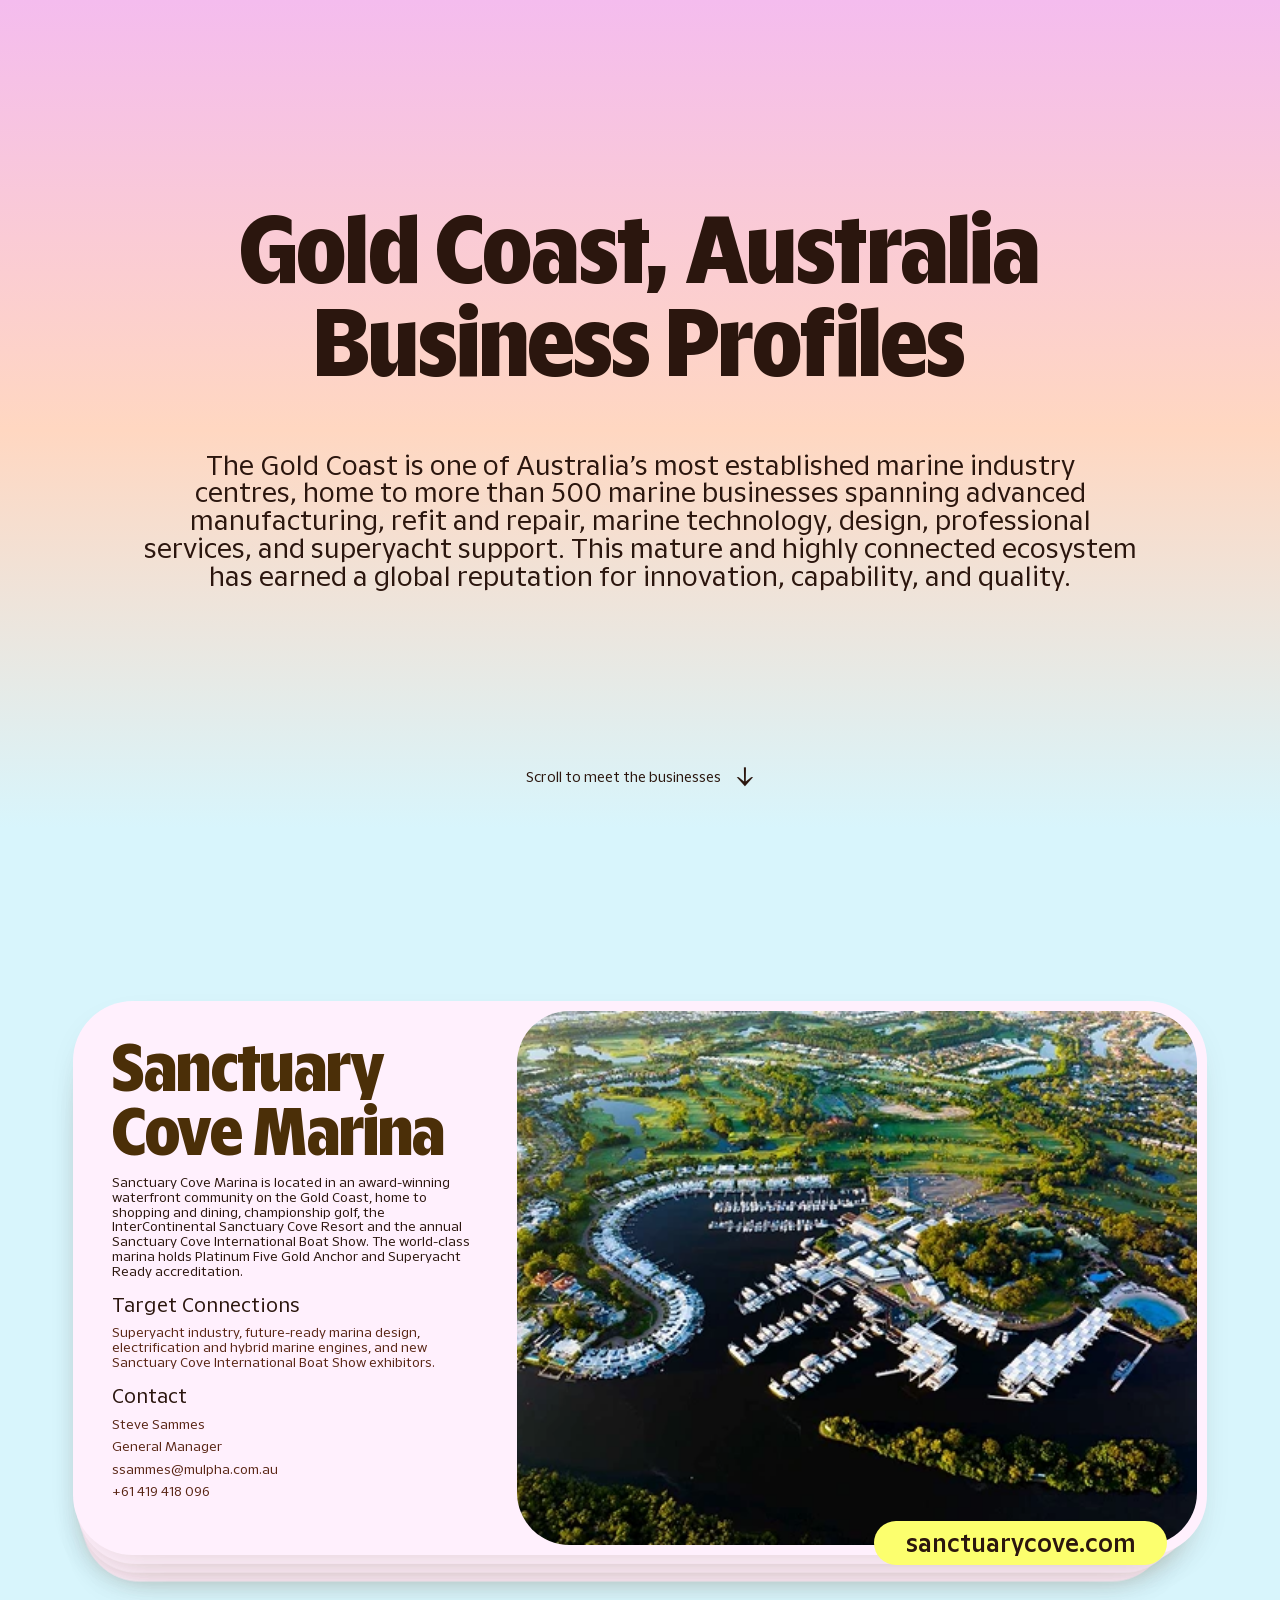
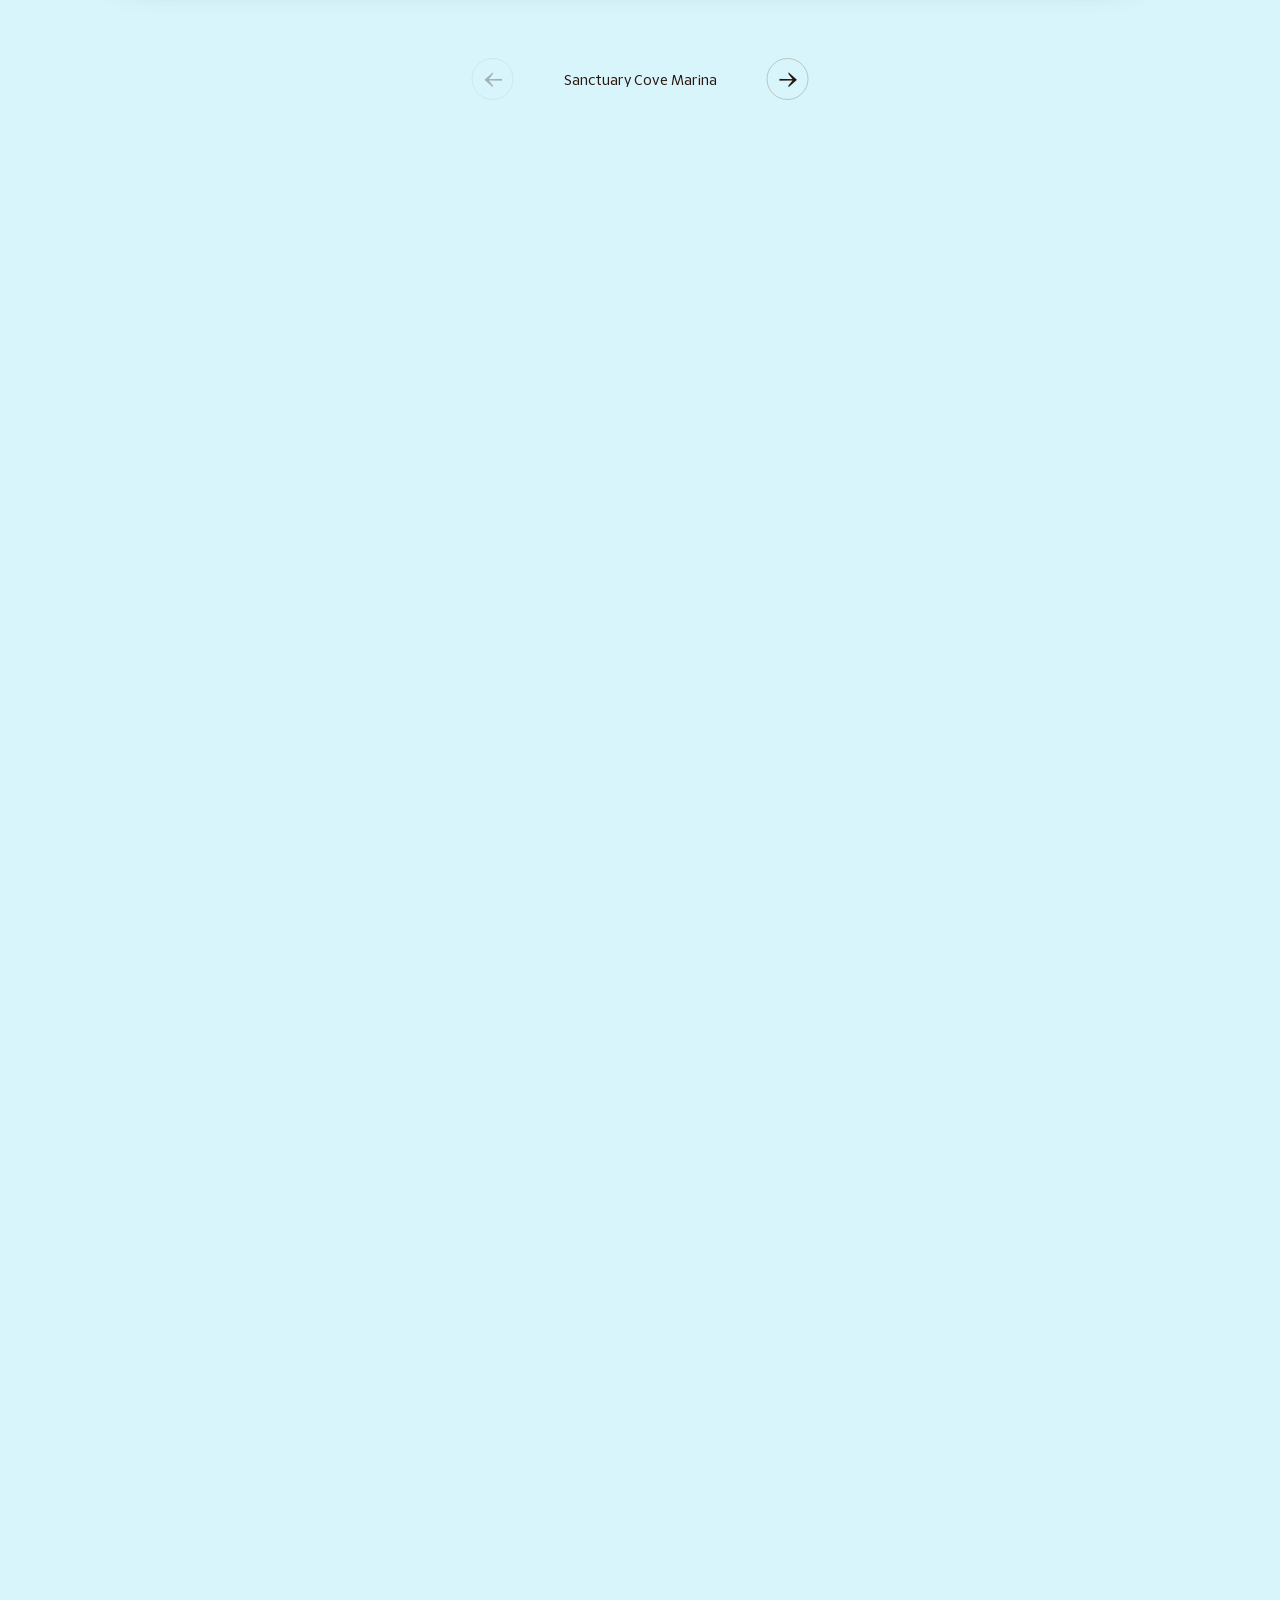
==== index.html @ eea54b08 "Build Metstrade 2026 profile site Add a static HTML/CSS/JS microsite for the Gold Coast marine deleg" ====
<!doctype html>
<html lang="en-AU">
<head>
  <meta charset="utf-8">
  <meta name="viewport" content="width=device-width, initial-scale=1">
  <meta name="theme-color" content="#D8F5FC">
  <meta name="description" content="Meet the Gold Coast marine businesses attending Metstrade 2026. Explore their capabilities, target connections and contact details.">
  <title>Gold Coast, Australia — Business Profiles · Metstrade 2026</title>
  <link rel="icon" href="assets/favicon.svg" type="image/svg+xml">
  <link rel="preload" href="assets/fonts/GoldCoasterDisplay-Black.ttf" as="font" type="font/ttf" crossorigin>
  <link rel="preload" href="assets/fonts/GoldCoasterText-Regular.ttf" as="font" type="font/ttf" crossorigin>
  <link rel="stylesheet" href="styles.css">
  <script src="site.js" defer></script>
</head>
<body>
  <a class="skip-link" href="#resources">Skip to resources</a>
  <main>
    <section class="hero" aria-labelledby="page-title">
      <div class="hero-content">
        <h1 id="page-title">Gold Coast, Australia<br>Business Profiles</h1>
        <p>The Gold Coast is one of Australia’s most established marine industry centres, home to more than 500 marine businesses spanning advanced manufacturing, refit and repair, marine technology, design, professional services, and superyacht support. This mature and highly connected ecosystem has earned a global reputation for innovation, capability, and quality.</p>
      </div>
      <a class="scroll-cue" href="#businesses">Scroll to meet the businesses <span aria-hidden="true">↓</span></a>
    </section>

    <section class="deck" id="businesses" aria-label="Gold Coast business profiles">
      <div class="deck-pin">
        <div class="card-stack">
      <article class="business-card" id="dockpro" aria-labelledby="dockpro-title" data-index="0" data-name="DockPro">
        <div class="card-copy">
          <div class="card-intro">
            <h2 class="card-title large" id="dockpro-title">DockPro</h2>
            <p class="description">DockPro’s SeaPen® is an Australian-made, water-level dry-docking system designed to make launching, docking and maintaining boats easier. Suitable for most recreational and light commercial vessels approximately 6 to 20 metres long, SeaPen accommodates monohulls, catamarans, tri-hulls, pontoon boats, wake boats and trailer-sailers with outboards, stern drives, jet drives or V-drives.</p>
          </div>
          <div class="connections">
            <h3>Target Connections</h3>
            <p>Global distributors and dealership partners interested in representing SeaPen.</p>
          </div>
          <div class="contact">
            <h3>Contact</h3>
            <address>
              <span>Bianca Barber</span>
              <span>Business Development &amp; Marketing Manager</span>
              <a href="mailto:bianca@dockpro.com.au">bianca@dockpro.com.au</a>
              <a href="tel:+61413761871">+61 413 761 871</a>
            </address>
          </div>
        </div>
        <div class="card-media">
          <img src="assets/images/dockpro.webp" alt="A rigid inflatable boat on a SeaPen dry-docking system." width="507" height="353" decoding="async" fetchpriority="high">
          <a class="website-pill" href="https://dockpro.com.au" target="_blank" rel="noopener noreferrer" aria-label="Visit DockPro website (opens in a new tab)">dockpro.com.au</a>
        </div>
      </article>
      <article class="business-card" id="stella-marine" aria-labelledby="stella-marine-title" data-index="1" data-name="Stella Marine Group">
        <div class="card-copy">
          <div class="card-intro">
            <h2 class="card-title medium" id="stella-marine-title">Stella Marine<br>Group</h2>
            <p class="description">Marine equipment manufacturer specialising in high-quality hydraulic swim platforms, davits, cranes, watermakers, helm chairs, tender chocks, and a broad range of innovative products for the marine industry and OEM partners.</p>
          </div>
          <div class="connections">
            <h3>Target Connections</h3>
            <p>European distribution partners and OEM boat builders interested in direct supply partnerships.</p>
          </div>
          <div class="contact">
            <h3>Contact</h3>
            <address>
              <span>Gary Cooper</span>
              <span>Director</span>
              <a href="mailto:gary@stellamarine.com.au">gary@stellamarine.com.au</a>
              <a href="tel:+61400297177">+61 400 297 177</a>
            </address>
          </div>
        </div>
        <div class="card-media">
          <img src="assets/images/stella-marine.webp" alt="A motor yacht on the water at sunset." width="507" height="353" decoding="async" fetchpriority="auto">
          <a class="website-pill" href="https://stellamarine.com.au" target="_blank" rel="noopener noreferrer" aria-label="Visit Stella Marine Group website (opens in a new tab)">stellamarine.com.au</a>
        </div>
      </article>
      <article class="business-card" id="safiery" aria-labelledby="safiery-title" data-index="2" data-name="Safiery">
        <div class="card-copy">
          <div class="card-intro">
            <h2 class="card-title large" id="safiery-title">Safiery</h2>
            <p class="description">Safiery is an innovative Australian technology company, that designs and manufactures advanced, genset-free off-grid power conversion and wireless digital switching devices for caravans, 4WDs, RVs, and marine applications.</p>
          </div>
          <div class="connections">
            <h3>Target Connections</h3>
            <p>Beneteau and other premium boat manufacturers</p>
          </div>
          <div class="contact">
            <h3>Contact</h3>
            <address>
              <span>Bruce Loxton</span>
              <span>CEO</span>
              <a href="mailto:admin@safiery.com">admin@safiery.com</a>
              <a href="tel:+61417007793">+61 417 007 793</a>
            </address>
          </div>
        </div>
        <div class="card-media">
          <img src="assets/images/safiery.webp" alt="A rigid inflatable boat cruising on clear blue water." width="507" height="353" decoding="async" fetchpriority="auto">
          <a class="website-pill" href="https://safiery.com" target="_blank" rel="noopener noreferrer" aria-label="Visit Safiery website (opens in a new tab)">safiery.com</a>
        </div>
      </article>
      <article class="business-card" id="sanctuary-cove" aria-labelledby="sanctuary-cove-title" data-index="3" data-name="Sanctuary Cove Marina">
        <div class="card-copy">
          <div class="card-intro">
            <h2 class="card-title medium" id="sanctuary-cove-title">Sanctuary<br>Cove Marina</h2>
            <p class="description">Sanctuary Cove Marina is located in an award-winning waterfront community on the Gold Coast, home to shopping and dining, championship golf, the InterContinental Sanctuary Cove Resort and the annual Sanctuary Cove International Boat Show. The world-class marina holds Platinum Five Gold Anchor and Superyacht Ready accreditation.</p>
          </div>
          <div class="connections">
            <h3>Target Connections</h3>
            <p>Superyacht industry, future-ready marina design, electrification and hybrid marine engines, and new Sanctuary Cove International Boat Show exhibitors.</p>
          </div>
          <div class="contact">
            <h3>Contact</h3>
            <address>
              <span>Steve Sammes</span>
              <span>General Manager</span>
              <a href="mailto:ssammes@mulpha.com.au">ssammes@mulpha.com.au</a>
              <a href="tel:+61419418096">+61 419 418 096</a>
            </address>
          </div>
        </div>
        <div class="card-media">
          <img src="assets/images/sanctuary-cove.webp" alt="An aerial view of Sanctuary Cove Marina and its waterfront community." width="507" height="353" decoding="async" fetchpriority="auto">
          <a class="website-pill" href="https://sanctuarycove.com" target="_blank" rel="noopener noreferrer" aria-label="Visit Sanctuary Cove Marina website (opens in a new tab)">sanctuarycove.com</a>
        </div>
      </article>
      <article class="business-card" id="rib-force" aria-labelledby="rib-force-title" data-index="4" data-name="Rib Force Inflatables">
        <div class="card-copy">
          <div class="card-intro">
            <h2 class="card-title medium" id="rib-force-title">Rib Force<br>Inflatables</h2>
            <p class="description">Rib Force Inflatables APAC is a Gold Coast–based distribution partner bringing premium marine brands to the Australian market. We hold exclusive Australian distribution rights for AB Inflatables, Sur Marine and Aurora, and are one of the Gold Coast’s largest Mercury Outboard dealers. Our onsite workshop and fitout bays provide preparation, customisation, servicing and genuine after-sales support.</p>
          </div>
          <div class="connections">
            <h3>Target Connections</h3>
            <p>Boat manufacturers, electric propulsion providers, marine accessory suppliers, and trailer manufacturers.</p>
          </div>
          <div class="contact">
            <h3>Contact</h3>
            <address>
              <span>Ray Blane</span>
              <span>Director</span>
              <a href="mailto:Ray@ribforce.com">Ray@ribforce.com</a>
              <a href="tel:+61432099712">+61 432 099 712</a>
            </address>
          </div>
        </div>
        <div class="card-media">
          <img src="assets/images/rib-force.webp" alt="An inflatable tender with passengers seen from above." width="507" height="353" decoding="async" fetchpriority="auto">
          <a class="website-pill" href="https://ribforceinflatables.com.au" target="_blank" rel="noopener noreferrer" aria-label="Visit Rib Force Inflatables website (opens in a new tab)">ribforceinflatables.com.au</a>
        </div>
      </article>
      <article class="business-card" id="marine-solutions" aria-labelledby="marine-solutions-title" data-index="5" data-name="Marine Solutions Australia">
        <div class="card-copy">
          <div class="card-intro">
            <h2 class="card-title compact" id="marine-solutions-title">Marine Solutions<br>Australia</h2>
            <p class="description">MSA is an Australian marine engineering and technology company based at Gold Coast City Marina &amp; Shipyard and The Boat Works. We combine premium international marine brands with Australian engineering and field-service capability, from equipment supply and installation through commissioning, maintenance, overhaul and ongoing support across recreational, commercial and superyacht sectors.</p>
          </div>
          <div class="connections">
            <h3>Target Connections</h3>
            <p>International manufacturers, OEM suppliers, and shipyards seeking Australian distribution, installation, technical service, and aftermarket support partnerships for premium marine equipment and onboard systems.</p>
          </div>
          <div class="contact">
            <h3>Contact</h3>
            <address>
              <span>Stewart Humphries</span>
              <span>Managing Director</span>
              <a href="mailto:stewart@marinesolutions.au">stewart@marinesolutions.au</a>
              <a href="tel:+61417265858">+61 417 265 858</a>
            </address>
          </div>
        </div>
        <div class="card-media">
          <img src="assets/images/marine-solutions.webp" alt="Marine service vehicles alongside a yacht in a shipyard." width="507" height="353" decoding="async" fetchpriority="auto">
          <a class="website-pill" href="https://marinesolutions.au" target="_blank" rel="noopener noreferrer" aria-label="Visit Marine Solutions Australia website (opens in a new tab)">marinesolutions.au</a>
        </div>
      </article>
      <article class="business-card" id="southern-seas" aria-labelledby="southern-seas-title" data-index="6" data-name="Southern Seas Marine">
        <div class="card-copy">
          <div class="card-intro">
            <h2 class="card-title medium" id="southern-seas-title">Southern Seas<br>Marine</h2>
            <p class="description">Southern Seas Marine, based at Gold Coast City Marina, is a trusted distributor of quality marine products across Australia. We supply leading brands in safety, propulsion, power, marine electronics, audio, watermakers and essential hardware to boat owners, marine businesses and recreational and commercial operators. Our Australia-wide dealer network provides genuine products, expert advice and reliable after-sales support.</p>
          </div>
          <div class="connections">
            <h3>Target Connections</h3>
            <p>Manufacturers and suppliers of crane and davit systems, marine electronics, and deck and engine components.</p>
          </div>
          <div class="contact">
            <h3>Contact</h3>
            <address>
              <span>Kenneth Thompson</span>
              <span>Business Development Manager</span>
              <a href="mailto:kenneth@southernseasmarine.com.au">kenneth@southernseasmarine.com.au</a>
              <a href="tel:+61423798320">+61 423 798 320</a>
            </address>
          </div>
        </div>
        <div class="card-media">
          <img src="assets/images/southern-seas.webp" alt="A sailor working on a yacht under sail." width="507" height="353" decoding="async" fetchpriority="auto">
          <a class="website-pill" href="https://southernseasmarine.com.au" target="_blank" rel="noopener noreferrer" aria-label="Visit Southern Seas Marine website (opens in a new tab)">southernseasmarine.com.au</a>
        </div>
      </article>
      <article class="business-card" id="adit-marine" aria-labelledby="adit-marine-title" data-index="7" data-name="Adit Marine">
        <div class="card-copy">
          <div class="card-intro">
            <h2 class="card-title medium" id="adit-marine-title">Adit Marine</h2>
            <p class="description">We design and manufacture fresh water flush systems for inboard engine vessels.</p>
          </div>
          <div class="connections">
            <h3>Target Connections</h3>
            <p>Looking to generate direct sales or a local reseller network or master distributor.</p>
          </div>
          <div class="contact">
            <h3>Contact</h3>
            <address>
              <span>Dan Linderman</span>
              <span>Director</span>
              <a href="mailto:hello@aditmarine.com.au">hello@aditmarine.com.au</a>
              <a href="tel:+61438493550">+61 438 493 550</a>
            </address>
          </div>
        </div>
        <div class="card-media">
          <img src="assets/images/adit-marine.webp" alt="A small motor boat leaving a wake across sunlit water." width="507" height="353" decoding="async" fetchpriority="auto">
          <a class="website-pill" href="https://aditmarine.com.au" target="_blank" rel="noopener noreferrer" aria-label="Visit Adit Marine website (opens in a new tab)">aditmarine.com.au</a>
        </div>
      </article>
        </div>
        <nav class="deck-nav" aria-label="Browse business profiles">
          <button class="arrow-button" id="previous-card" aria-label="Previous business" disabled><span aria-hidden="true">←</span></button>
          <p id="active-business">DockPro</p>
          <button class="arrow-button" id="next-card" aria-label="Next business"><span aria-hidden="true">→</span></button>
        </nav>
        <section class="resources-panel" id="resources" aria-labelledby="resources-title">
          <p class="closing-copy">The businesses featured in this delegation represent the depth and diversity of the Gold Coast marine sector and are attending Metstrade 2026 to build international partnerships, explore new commercial opportunities, and strengthen connections across the global marine industry. We invite you to connect with our delegation and discover how the Gold Coast’s world-class expertise, infrastructure, and collaborative industry network can support your business and investment objectives.</p>
          <h2 class="sr-only" id="resources-title">Resources</h2>
          <nav class="resource-actions" aria-label="Resources">
            <a class="resource-placeholder" aria-disabled="true">PDF version</a>
            <a class="resource-placeholder" aria-disabled="true">MetsTrade Delegate Map</a>
            <a class="resource-placeholder" aria-disabled="true">Australian Liaison Contact</a>
          </nav>
        </section>
        <p class="sr-only" id="deck-announcement" aria-live="polite" aria-atomic="true"></p>
      </div>
    </section>
  </main>
</body>
</html>
---- styles.css ----
@font-face {
  font-family: GoldCoaster Display;
  src: url("assets/fonts/GoldCoasterDisplay-Black.ttf") format("truetype");
  font-weight: 900;
  font-display: swap;
}
@font-face {
  font-family: GoldCoaster Text;
  src: url("assets/fonts/GoldCoasterText-Regular.ttf") format("truetype");
  font-weight: 400;
  font-display: swap;
}
@font-face {
  font-family: GoldCoaster Text;
  src: url("assets/fonts/GoldCoasterText-Bold.ttf") format("truetype");
  font-weight: 700;
  font-display: swap;
}
:root {
  --ink: #2b160e;
  --sandbank: #4b2f08;
  --ochre: #592615;
  --pink: #fff0fd;
  --yellow: #fcff6e;
  --sea: #d8f5fc;
  --sunset: #f4bcee;
  --peach: #ffd7c1;
  --page-gutter: clamp(24px, 5.7vw, 88px);
  color: var(--ink);
  background: var(--sea);
  font-family: GoldCoaster Text, Arial, sans-serif;
  font-synthesis: none;
}
* { box-sizing: border-box; }
html { scroll-behavior: smooth; }
body { margin: 0; overflow-x: clip; }
button, a { -webkit-tap-highlight-color: transparent; }
a { color: inherit; text-decoration: none; }
button { font: inherit; color: inherit; }
button, a[href] { touch-action: manipulation; }
button:not(:disabled), a[href] { cursor: pointer; }
button:focus-visible, a:focus-visible { outline: 3px solid var(--ochre); outline-offset: 5px; }
h1, h2, h3, p { margin: 0; }
.sr-only, .skip-link {
  position: absolute;
  width: 1px;
  height: 1px;
  padding: 0;
  overflow: hidden;
  clip-path: inset(50%);
  white-space: nowrap;
}
.skip-link:focus { position: fixed; top: 16px; left: 16px; z-index: 100; width: auto; height: auto; padding: 12px 20px; clip-path: none; background: var(--yellow); border-radius: 30px; }
.hero {
  position: relative;
  min-height: 92svh;
  min-height: max(620px, 92svh);
  display: grid;
  align-content: center;
  padding: 110px var(--page-gutter) 145px;
  background: linear-gradient(180deg, var(--sunset) 0%, var(--peach) 52%, var(--sea) 100%);
}
.hero-content { text-align: center; max-width: 1300px; width: 100%; margin: auto; }
h1 { font-family: GoldCoaster Display, Arial, sans-serif; font-weight: 900; font-size: clamp(54px, 7.25vw, 112px); line-height: 1; letter-spacing: 0; }
.hero-content > p { max-width: 1120px; margin: clamp(44px, 5vw, 76px) auto 0; font-size: clamp(20px, 2.075vw, 32px); line-height: 1.05; text-wrap: balance; }
.scroll-cue { position: absolute; bottom: 38px; left: 50%; transform: translateX(-50%); display: flex; align-items: center; gap: 14px; font-size: 14px; white-space: nowrap; }
.scroll-cue span { font-size: 26px; transition: transform .25s ease; }
.scroll-cue:hover span { transform: translateY(5px); }
.deck { position: relative; }
.deck-pin { position: relative; padding: 70px var(--page-gutter); }
.deck-nav { display: none; }
.card-stack { width: 100%; max-width: 1320px; margin: auto; display: grid; gap: 70px; }
.business-card {
  position: relative;
  container-type: inline-size;
  width: 100%;
  aspect-ratio: 1366 / 667;
  display: grid;
  grid-template-columns: 39% 61%;
  padding: .88%;
  background: var(--pink);
  border-radius: clamp(26px, 4.69vw, 64px);
  color: var(--ochre);
  isolation: isolate;
}
.card-copy {
  padding: 2.2cqw 2.65cqw 2cqw;
  display: flex;
  flex-direction: column;
  gap: 1.32cqw;
  min-width: 0;
}
.card-intro { display: flex; flex-direction: column; gap: 1.05cqw; }
.card-title { width: calc(100% + 2.3cqw); color: var(--sandbank); font-family: GoldCoaster Display, Arial, sans-serif; font-weight: 900; line-height: .98; letter-spacing: -.01em; }
.card-title.large { font-size: 8.2cqw; }
.card-title.medium { font-size: 5.86cqw; }
.card-title.compact { font-size: 4.69cqw; }
.card-copy p, .contact address { font-size: 1.172cqw; line-height: 1.13; }
.description { color: var(--ink); }
.card-copy h3 { font-weight: 400; font-size: 1.76cqw; line-height: 1.2; margin-bottom: .8cqw; color: var(--ink); }
.contact address { font-style: normal; display: flex; flex-direction: column; gap: .68cqw; }
.contact a { width: fit-content; max-width: 100%; overflow-wrap: anywhere; }
.contact a:hover { text-decoration: underline; text-underline-offset: 3px; }
.card-media { position: relative; min-width: 0; border-radius: clamp(20px, 4.1vw, 56px); }
.card-media > img, .card-media > video { display: block; width: 100%; height: 100%; object-fit: cover; border-radius: inherit; }
.website-pill { position: absolute; bottom: -1.8cqw; right: 2.7cqw; padding: .71cqw 2.82cqw; border-radius: 100px; background: var(--yellow); color: var(--ink); font-size: 2.115cqw; line-height: 1.2; font-weight: 700; white-space: nowrap; transition: box-shadow .2s ease, background .2s ease; }
.website-pill:hover { background: #f3f95a; box-shadow: 0 4px 18px #4b2f081a; }
.resources-panel { position: relative; min-height: 92svh; display: flex; flex-direction: column; justify-content: center; gap: clamp(36px, 5svh, 64px); padding: clamp(44px, 6svh, 100px) var(--page-gutter); margin: 100px calc(-1 * var(--page-gutter)) -70px; background: linear-gradient(180deg, var(--sea) 0%, var(--peach) 50%, var(--sunset) 100%); }
.closing-copy { max-width: 1120px; margin: 0 auto; text-align: center; font-size: clamp(20px, 2.075vw, 32px); line-height: 1.05; text-wrap: balance; }
.resource-actions { width: 100%; display: flex; flex-wrap: wrap; align-items: center; justify-content: center; flex: 0 0 auto; gap: 24px; margin: 0 auto; }
.resource-actions a { display: inline-flex; align-items: center; justify-content: center; padding: 10px 23px; border-radius: 100px; background: var(--yellow); color: var(--ink); font-family: GoldCoaster Text, Arial, sans-serif; font-weight: 700; font-size: clamp(18px, 1.67vw, 24px); line-height: 1.2; text-align: center; }
.resource-actions a[href]:hover { background: #f3f95a; box-shadow: 0 4px 18px #4b2f081a; }
.resource-placeholder { cursor: default; }

/* Scroll enhancement. The unenhanced page remains an ordinary, readable list. */
.has-deck-motion .deck { height: var(--deck-height); }
.has-deck-motion .deck-pin { position: sticky; top: 0; height: var(--stage-height); padding: 0; overflow: clip; isolation: isolate; }
.has-deck-motion .card-stack { position: absolute; inset: 0; width: min(calc(100% - 2 * var(--page-gutter)), 1320px); max-height: calc(100% - 180px); height: auto; aspect-ratio: 1366 / 667; margin: auto; display: block; z-index: 2; }
.has-deck-motion .business-card { position: absolute; inset: 0; height: 100%; transform-origin: 20% 85%; will-change: transform; box-shadow: 0 14px 40px -20px #4b2f083b; }
.has-deck-motion .deck-nav { display: flex; position: absolute; bottom: 28px; left: 50%; transform: translateX(-50%); gap: 24px; align-items: center; z-index: 3; }
.deck-nav > p { min-width: 205px; text-align: center; font-size: 14px; }
.arrow-button { border: 1px solid #4b2f083b; border-radius: 50%; width: 42px; height: 42px; background: transparent; display: grid; place-items: center; font-size: 24px; line-height: 1; transition: background .2s, opacity .2s; }
.arrow-button:hover:not(:disabled) { background: var(--yellow); }
.arrow-button:disabled { opacity: .3; }
.has-deck-motion .resources-panel { position: absolute; inset: 0; min-height: 0; height: 100%; padding-top: clamp(44px, 6svh, 100px); margin: 0; z-index: 0; }
.resources-panel:focus { outline: none; }
.has-deck-motion .resource-actions { margin: 0 auto; }
.has-deck-motion .resources-panel .closing-copy { max-width: min(1120px, 85%); font-size: clamp(20px, 2.075vw, 32px); }

@media (min-width: 701px) and (max-aspect-ratio: 4/3) {
  .has-deck-motion .card-stack { aspect-ratio: auto; height: min(620px, calc(100% - 180px)); max-height: none; }
}
@media (max-width: 700px) {
  :root { --page-gutter: 20px; }
  .hero { min-height: max(620px, 88svh); padding: 70px 22px 125px; }
  h1 { font-size: clamp(32px, 9.6vw, 62px); }
  .hero-content > p { margin-top: 36px; font-size: 20px; line-height: 1.1; }
  .scroll-cue { bottom: 40px; }
  .deck-pin { padding-top: 40px; padding-bottom: 40px; }
  .card-stack { gap: 54px; }
  .business-card { display: flex; flex-direction: column-reverse; aspect-ratio: auto; padding: 7px; border-radius: 32px; }
  .card-copy { padding: 23px 20px; gap: 16px; flex: 1; }
  .card-intro { gap: 12px; }
  .card-title { width: 100%; }
  .card-title.large { font-size: 58px; }
  .card-title.medium { font-size: 40px; }
  .card-title.compact { font-size: 36px; }
  .card-copy p, .contact address { font-size: 13px; line-height: 1.14; }
  .card-copy h3 { font-size: 16px; margin-bottom: 8px; }
  .contact address { gap: 7px; }
  .card-media { height: 210px; flex: 0 0 auto; border-radius: 25px; }
  .website-pill { font-size: 15px; right: 16px; bottom: -12px; padding: 7px 17px; }
  .resources-panel { padding: 56px 24px 28px; margin-top: 60px; margin-bottom: -40px; }
  .closing-copy { font-size: 20px; line-height: 1.1; }
  .resource-actions { flex-direction: column; gap: 14px; margin: 0 auto; }
  .has-deck-motion .card-stack { width: calc(100% - 32px); height: calc(100% - 134px); max-height: none; aspect-ratio: auto; }
  .has-deck-motion .card-copy { padding: 22px 20px 18px; gap: 12px; }
  .has-deck-motion .card-title.large { font-size: 50px; }
  .has-deck-motion .card-title.medium { font-size: 35px; }
  .has-deck-motion .card-title.compact { font-size: 32px; }
  .has-deck-motion .card-copy p, .has-deck-motion .contact address { font-size: 12px; line-height: 1.1; }
  .has-deck-motion .card-copy h3 { font-size: 15px; margin-bottom: 7px; }
  .has-deck-motion .contact address { gap: 6px; }
  .has-deck-motion .card-media { height: clamp(110px, 20svh, 175px); }
  .has-deck-motion .deck-nav { bottom: 20px; gap: 14px; }
  .deck-nav > p { min-width: 185px; font-size: 12px; }
  .arrow-button { width: 36px; height: 36px; font-size: 22px; }
  .has-deck-motion .resources-panel { padding: 38px 24px 28px; }
  .has-deck-motion .resources-panel .closing-copy { max-width: none; font-size: 19px; line-height: 1.1; }
  .has-deck-motion .resource-actions { margin: 0 auto; }
}
@media (max-width: 700px) and (max-height: 760px) {
  .has-deck-motion .card-media { height: 112px; }
  .has-deck-motion .card-copy { padding: 19px 18px 16px; gap: 10px; }
  .has-deck-motion .card-title.large { font-size: 46px; }
  .has-deck-motion .card-title.medium { font-size: 32px; }
  .has-deck-motion .card-title.compact { font-size: 30px; }
  .has-deck-motion .card-intro { gap: 8px; }
}

/* Phones use one circular swipe deck, including the intro and resources. */
.mobile-carousel { overflow: hidden; overscroll-behavior: none; }
.mobile-carousel body { height: 100dvh; overflow: hidden; overscroll-behavior: none; }
.mobile-carousel .deck { height: var(--stage-height); }
.mobile-carousel .deck-pin { position: relative; height: var(--stage-height); padding: 0; overflow: clip; isolation: isolate; }
.mobile-carousel .card-stack { position: absolute; inset: 0; width: calc(100% - 32px); height: calc(100% - 134px); max-height: none; aspect-ratio: auto; margin: auto; display: block; touch-action: pan-y; }
.mobile-carousel .carousel-card { position: absolute; inset: 0; width: 100%; height: 100%; border-radius: 32px; transform-origin: 20% 85%; will-change: transform; box-shadow: 0 14px 40px -20px #4b2f083b; touch-action: pan-y; }
.mobile-carousel .card-copy { min-height: 0; overflow: hidden; padding: calc(22px * var(--copy-fit, 1)) calc(20px * var(--copy-fit, 1)) calc(18px * var(--copy-fit, 1)); gap: calc(12px * var(--copy-fit, 1)); }
.mobile-carousel .card-title.large { font-size: calc(50px * var(--copy-fit, 1)); }
.mobile-carousel .card-title.medium { font-size: calc(35px * var(--copy-fit, 1)); }
.mobile-carousel .card-title.compact { font-size: calc(32px * var(--copy-fit, 1)); }
.mobile-carousel .card-copy p, .mobile-carousel .contact address { font-size: calc(12px * var(--copy-fit, 1)); line-height: 1.1; }
.mobile-carousel .card-copy h3 { font-size: calc(15px * var(--copy-fit, 1)); margin-bottom: calc(7px * var(--copy-fit, 1)); }
.mobile-carousel .contact address { gap: calc(6px * var(--copy-fit, 1)); }
.mobile-carousel .card-media { height: clamp(110px, 20svh, 175px); }
.mobile-carousel .deck-nav { display: flex; position: absolute; bottom: 20px; left: 50%; transform: translateX(-50%); gap: 14px; align-items: center; z-index: 3; }
.mobile-carousel .hero { min-height: 0; display: flex; flex-direction: column; justify-content: center; padding: 32px 24px 84px; overflow: hidden; }
.mobile-carousel .hero-content { margin: auto; }
.mobile-carousel .hero h1 { font-size: clamp(28px, 8.3vw, 40px); }
.mobile-carousel .hero-content > p { font-size: clamp(16px, 2.3svh, 20px); line-height: 1.1; margin-top: 30px; }
.mobile-carousel .hero .scroll-cue { bottom: 34px; font-size: 13px; gap: 10px; }
.mobile-carousel .resources-panel { min-height: 0; margin: 0; padding: 32px 24px; gap: 32px; overflow: hidden; }
.mobile-carousel .closing-copy { max-width: none; font-size: clamp(14px, 2.05svh, 19px); line-height: 1.1; }
.mobile-carousel .resource-actions { flex-direction: column; gap: 12px; margin: 0; padding-top: 0; }
.mobile-carousel .resource-actions a { max-width: 100%; font-size: 16px; padding: 9px 18px; }
@media (max-height: 760px) {
  .mobile-carousel .card-media { height: 112px; }
  .mobile-carousel .card-copy { padding: calc(19px * var(--copy-fit, 1)) calc(18px * var(--copy-fit, 1)) calc(16px * var(--copy-fit, 1)); gap: calc(10px * var(--copy-fit, 1)); }
  .mobile-carousel .card-title.large { font-size: calc(46px * var(--copy-fit, 1)); }
  .mobile-carousel .card-title.medium { font-size: calc(32px * var(--copy-fit, 1)); }
  .mobile-carousel .card-title.compact { font-size: calc(30px * var(--copy-fit, 1)); }
  .mobile-carousel .card-intro { gap: 8px; }
}
@media (prefers-reduced-motion: reduce) {
  html { scroll-behavior: auto; }
  *, *::before, *::after { transition: none !important; }
}
@media print {
  html, body { background: white; }
  .hero { min-height: 0; padding: 40px 0; background: none; }
  .scroll-cue, .skip-link, .deck-nav { display: none !important; }
  .has-deck-motion .deck { height: auto; }
  .has-deck-motion .deck-pin { position: static; height: auto; padding: 0; overflow: visible; }
  .has-deck-motion .card-stack { position: static; width: 100%; max-height: none; height: auto; display: grid; gap: 40px; aspect-ratio: auto; }
  .has-deck-motion .business-card { position: relative; height: auto; transform: none !important; opacity: 1 !important; visibility: visible !important; box-shadow: none; break-inside: avoid; }
  .website-pill { opacity: 1 !important; }
  .has-deck-motion .resources-panel { position: relative; margin-top: 60px; padding: 40px 0; height: auto; background: none; opacity: 1 !important; }
  .mobile-carousel, .mobile-carousel body { height: auto; overflow: visible; }
  .mobile-carousel .deck, .mobile-carousel .deck-pin { height: auto; overflow: visible; }
  .mobile-carousel .card-stack { position: static; width: 100%; height: auto; display: grid; gap: 40px; }
  .mobile-carousel .carousel-card { position: relative; height: auto; transform: none !important; visibility: visible !important; break-inside: avoid; box-shadow: none; }
  .mobile-carousel .card-copy { overflow: visible; }
  .mobile-carousel .hero, .mobile-carousel .resources-panel { min-height: 0; padding: 40px 0; background: none; }
}
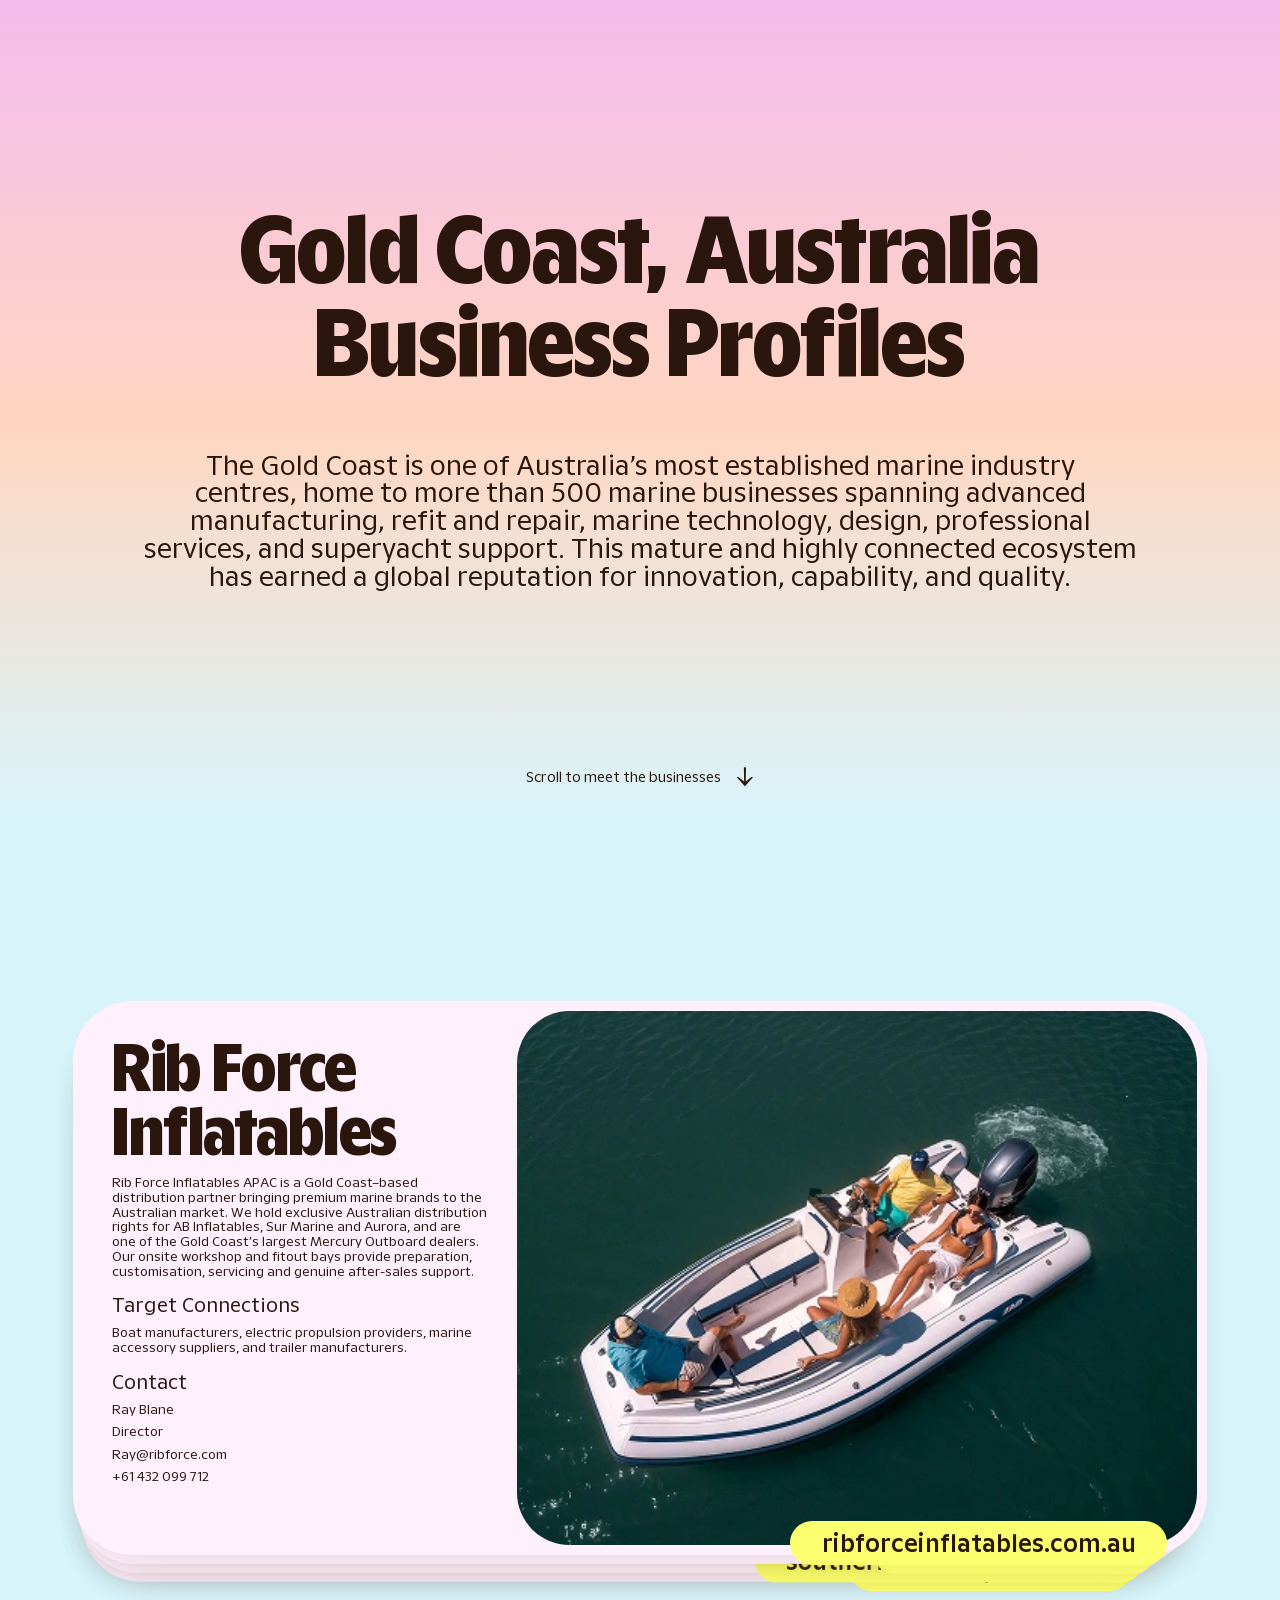
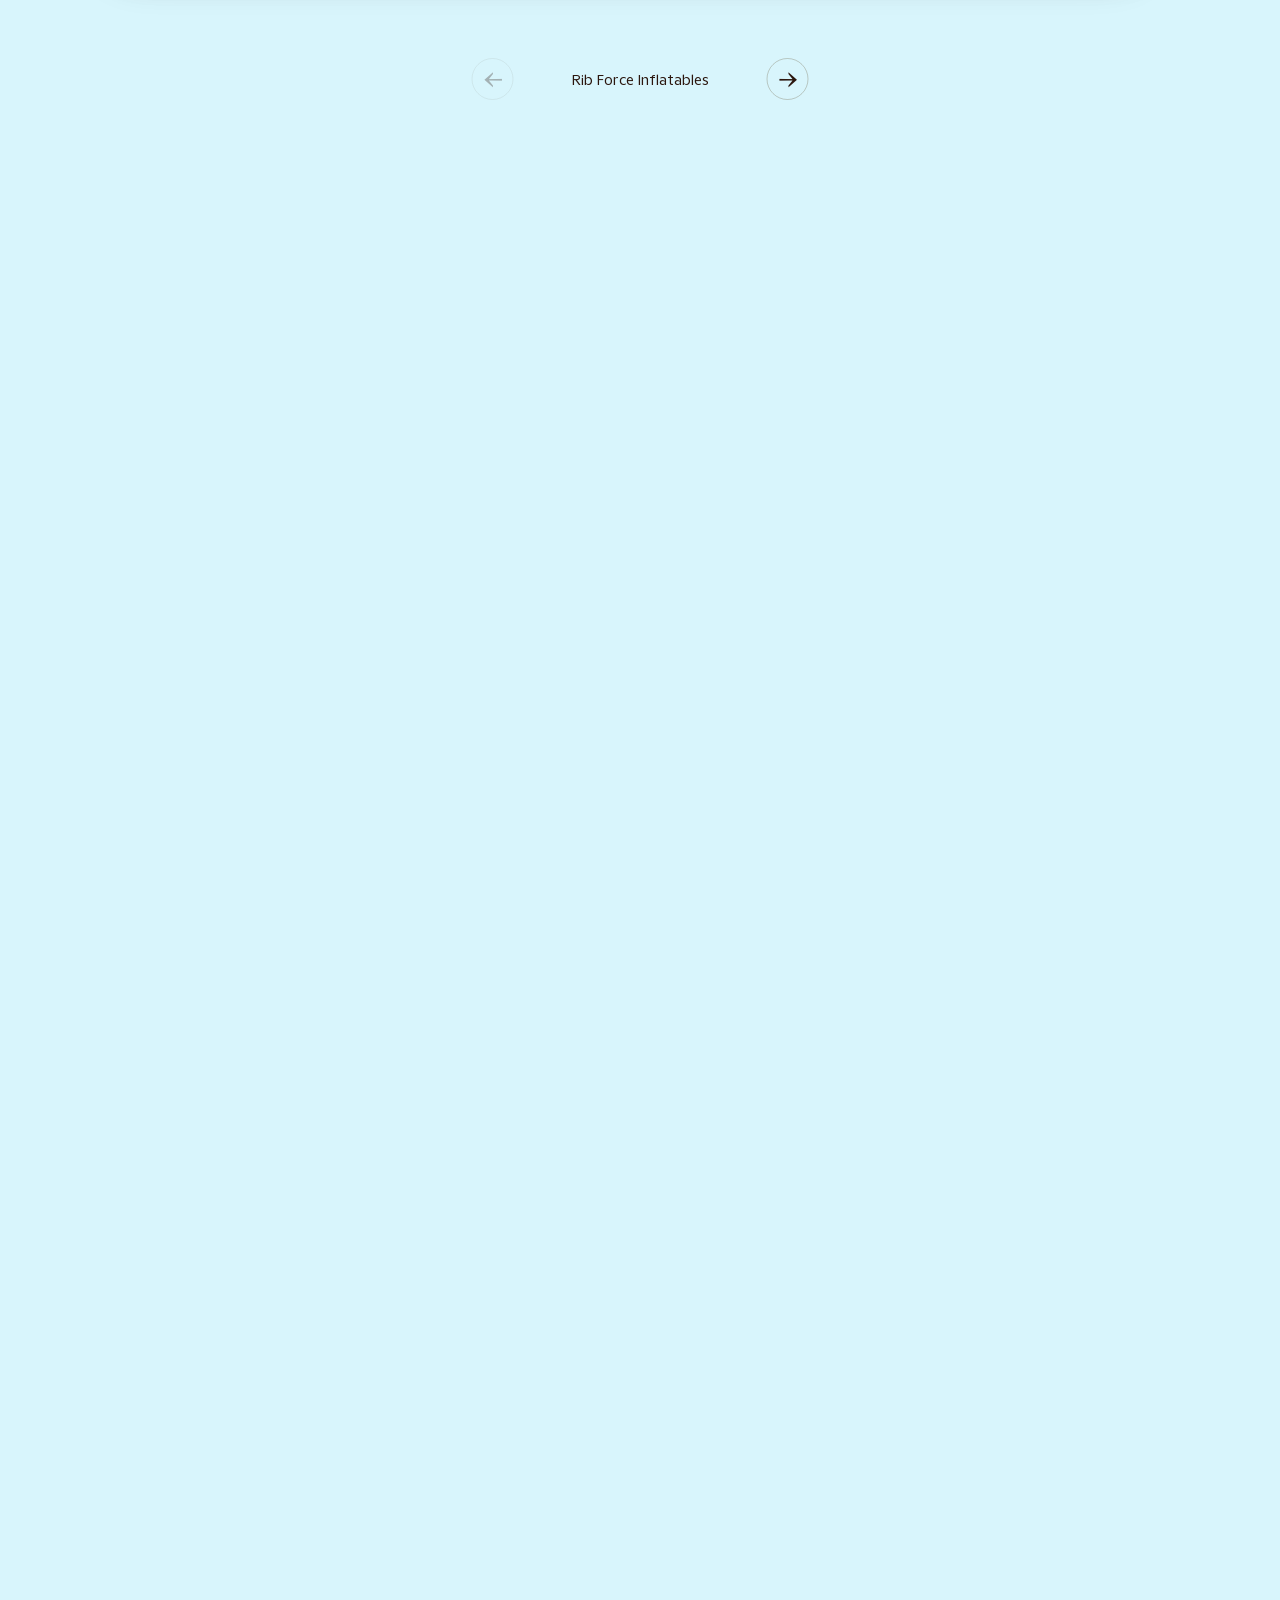
==== commit a3ec071e: "Add files via upload" ====
--- a/index.html
+++ b/index.html
@@ -245,5 +245,6 @@
       </div>
     </section>
   </main>
+  <div class="cursor-dot" aria-hidden="true"></div>
 </body>
 </html>
--- a/styles.css
+++ b/styles.css
@@ -18,8 +18,6 @@
 }
 :root {
   --ink: #2b160e;
-  --sandbank: #4b2f08;
-  --ochre: #592615;
   --pink: #fff0fd;
   --yellow: #fcff6e;
   --sea: #d8f5fc;
@@ -39,7 +37,12 @@
 button { font: inherit; color: inherit; }
 button, a[href] { touch-action: manipulation; }
 button:not(:disabled), a[href] { cursor: pointer; }
-button:focus-visible, a:focus-visible { outline: 3px solid var(--ochre); outline-offset: 5px; }
+.cursor-dot { position: fixed; top: 0; left: 0; width: clamp(12px, 1.111vw, 20px); height: clamp(12px, 1.111vw, 20px); border-radius: 50%; background: var(--yellow); pointer-events: none; z-index: 1000; opacity: 0; transition: opacity .12s linear; will-change: transform; }
+@media (hover: hover) and (pointer: fine) {
+  .has-cursor-dot, .has-cursor-dot * { cursor: none !important; }
+  .has-cursor-dot .cursor-dot { opacity: 1; }
+}
+button:focus-visible, a:focus-visible { outline: 3px solid var(--ink); outline-offset: 5px; }
 h1, h2, h3, p { margin: 0; }
 .sr-only, .skip-link {
   position: absolute;
@@ -80,7 +83,7 @@
   padding: .88%;
   background: var(--pink);
   border-radius: clamp(26px, 4.69vw, 64px);
-  color: var(--ochre);
+  color: var(--ink);
   isolation: isolate;
 }
 .card-copy {
@@ -91,7 +94,7 @@
   min-width: 0;
 }
 .card-intro { display: flex; flex-direction: column; gap: 1.05cqw; }
-.card-title { width: calc(100% + 2.3cqw); color: var(--sandbank); font-family: GoldCoaster Display, Arial, sans-serif; font-weight: 900; line-height: .98; letter-spacing: -.01em; }
+.card-title { width: calc(100% + 2.3cqw); color: var(--ink); font-family: GoldCoaster Display, Arial, sans-serif; font-weight: 900; line-height: .98; letter-spacing: -.01em; }
 .card-title.large { font-size: 8.2cqw; }
 .card-title.medium { font-size: 5.86cqw; }
 .card-title.compact { font-size: 4.69cqw; }
@@ -193,6 +196,7 @@
 .mobile-carousel .card-copy h3 { font-size: calc(15px * var(--copy-fit, 1)); margin-bottom: calc(7px * var(--copy-fit, 1)); }
 .mobile-carousel .contact address { gap: calc(6px * var(--copy-fit, 1)); }
 .mobile-carousel .card-media { height: clamp(110px, 20svh, 175px); }
+.mobile-carousel .website-pill { position: static; align-self: flex-end; flex: 0 0 auto; margin-top: auto; font-size: calc(15px * var(--copy-fit, 1)); padding: calc(7px * var(--copy-fit, 1)) calc(17px * var(--copy-fit, 1)); }
 .mobile-carousel .deck-nav { display: flex; position: absolute; bottom: 20px; left: 50%; transform: translateX(-50%); gap: 14px; align-items: center; z-index: 3; }
 .mobile-carousel .hero { min-height: 0; display: flex; flex-direction: column; justify-content: center; padding: 32px 24px 84px; overflow: hidden; }
 .mobile-carousel .hero-content { margin: auto; }
@@ -218,7 +222,7 @@
 @media print {
   html, body { background: white; }
   .hero { min-height: 0; padding: 40px 0; background: none; }
-  .scroll-cue, .skip-link, .deck-nav { display: none !important; }
+  .scroll-cue, .skip-link, .deck-nav, .cursor-dot { display: none !important; }
   .has-deck-motion .deck { height: auto; }
   .has-deck-motion .deck-pin { position: static; height: auto; padding: 0; overflow: visible; }
   .has-deck-motion .card-stack { position: static; width: 100%; max-height: none; height: auto; display: grid; gap: 40px; aspect-ratio: auto; }
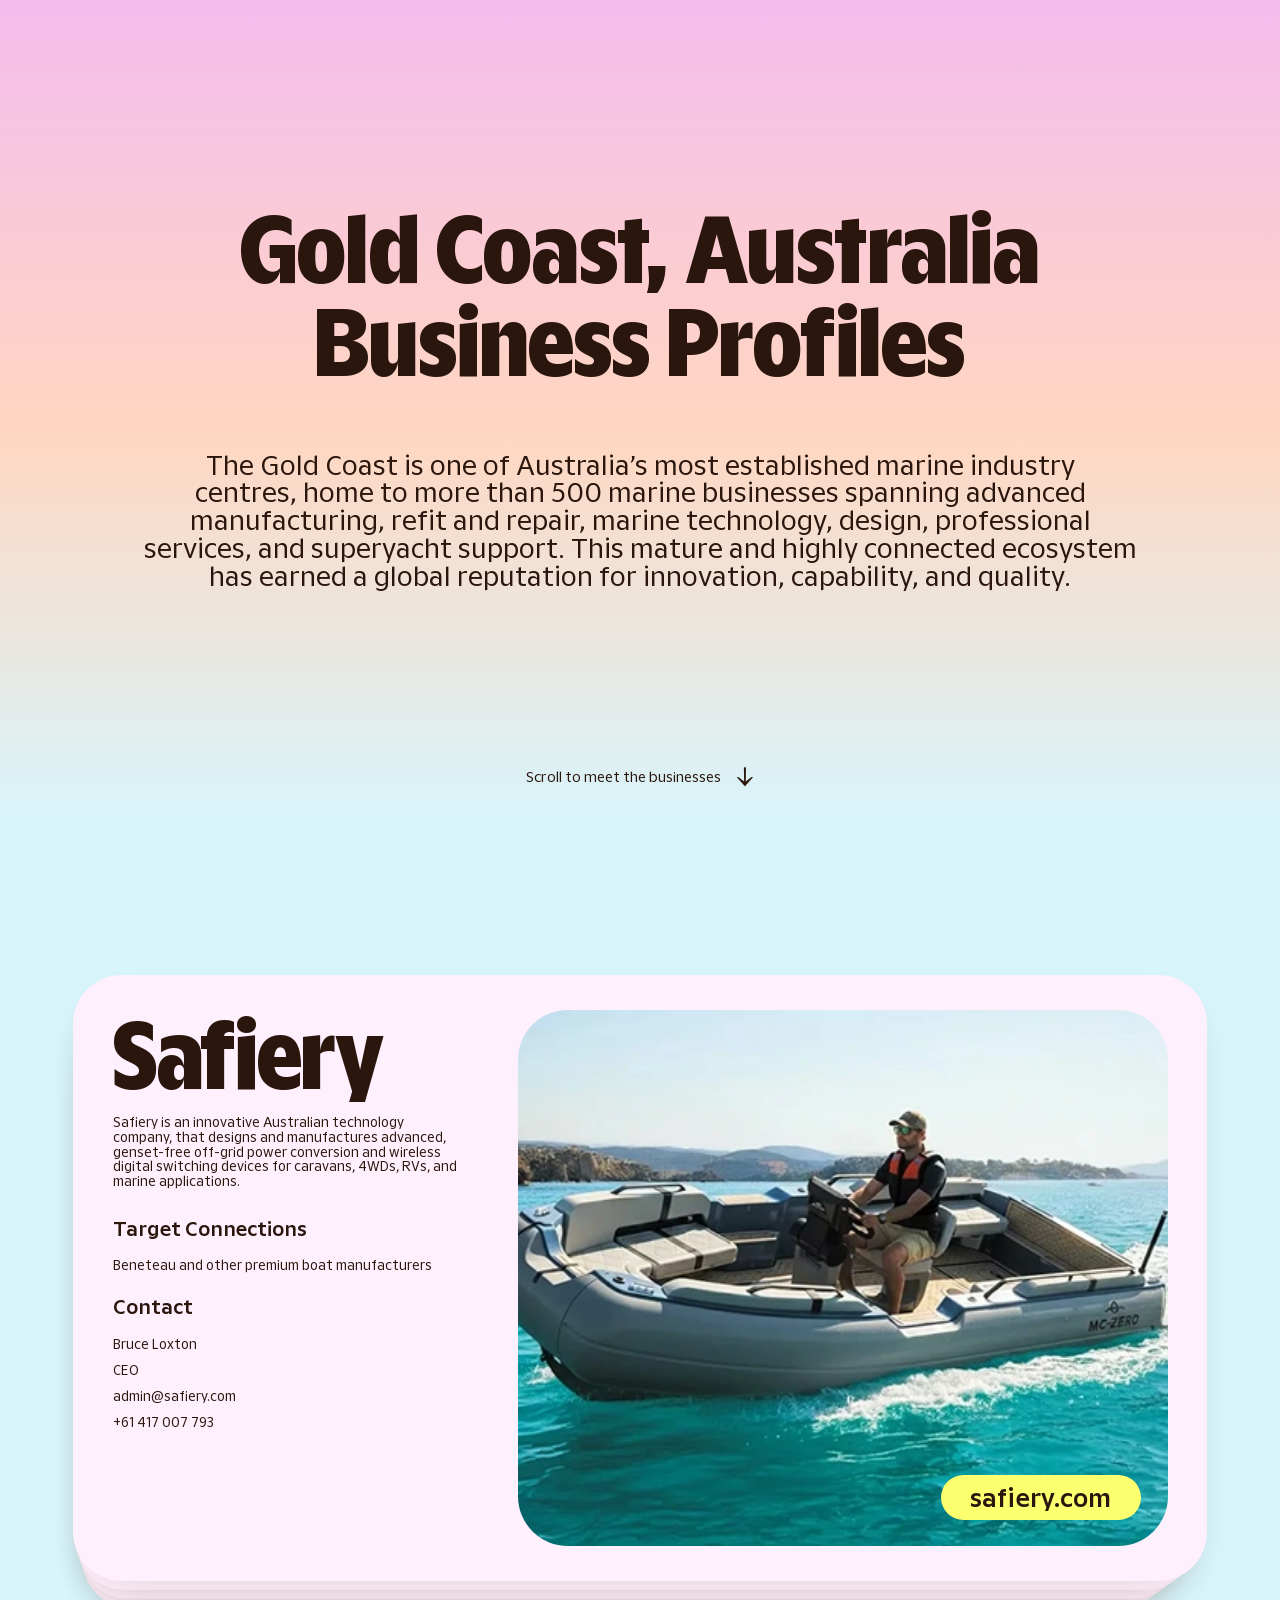
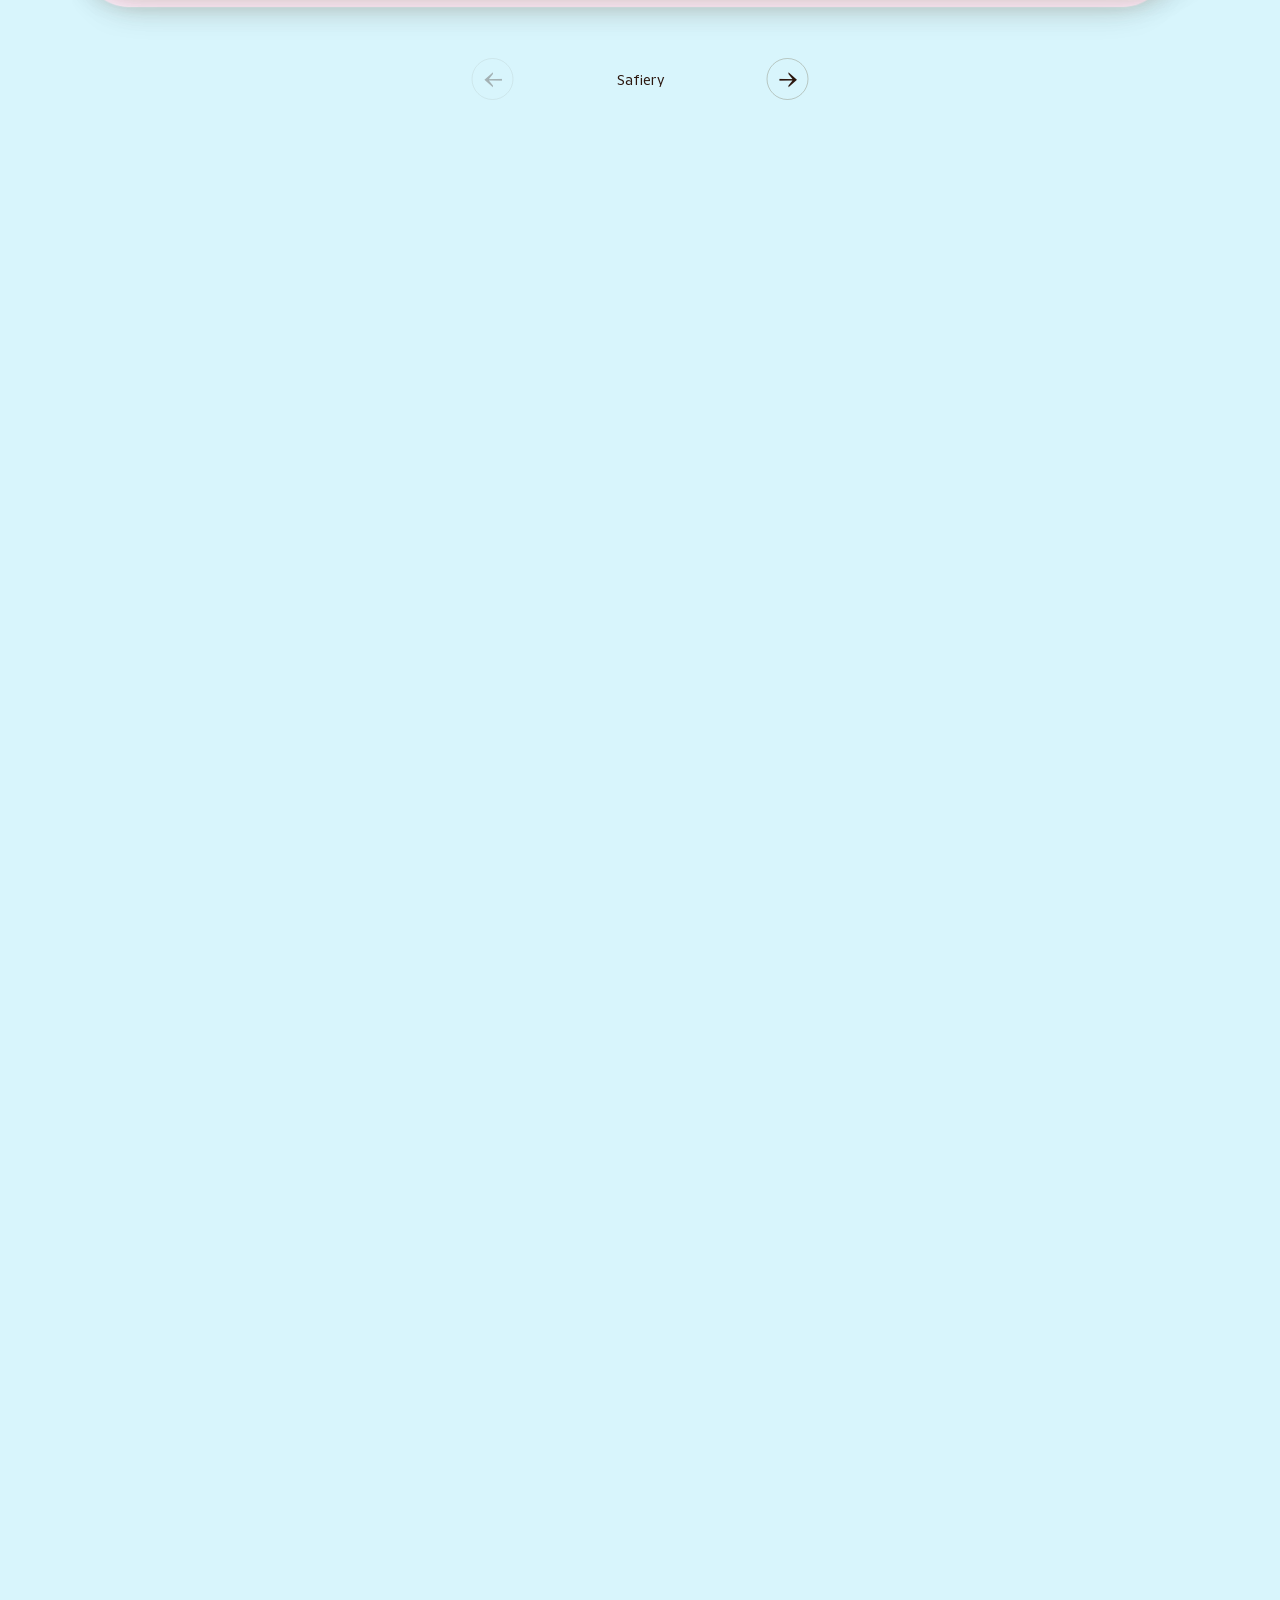
==== commit 5731fd82: "Add files via upload" ====
--- a/index.html
+++ b/index.html
@@ -9,8 +9,9 @@
   <link rel="icon" href="assets/favicon.svg" type="image/svg+xml">
   <link rel="preload" href="assets/fonts/GoldCoasterDisplay-Black.ttf" as="font" type="font/ttf" crossorigin>
   <link rel="preload" href="assets/fonts/GoldCoasterText-Regular.ttf" as="font" type="font/ttf" crossorigin>
-  <link rel="stylesheet" href="styles.css">
-  <script src="site.js" defer></script>
+  <link rel="stylesheet" href="styles.css?v=brandgc-v2">
+  <script src="site.js?v=brandgc-v2" defer></script>
+  <script src="cursor.js?v=brandgc-v2" defer></script>
 </head>
 <body>
   <a class="skip-link" href="#resources">Skip to resources</a>
@@ -26,7 +27,7 @@
     <section class="deck" id="businesses" aria-label="Gold Coast business profiles">
       <div class="deck-pin">
         <div class="card-stack">
-      <article class="business-card" id="dockpro" aria-labelledby="dockpro-title" data-index="0" data-name="DockPro">
+      <article class="business-card card-size-large" id="dockpro" aria-labelledby="dockpro-title" data-index="0" data-name="DockPro">
         <div class="card-copy">
           <div class="card-intro">
             <h2 class="card-title large" id="dockpro-title">DockPro</h2>
@@ -51,7 +52,7 @@
           <a class="website-pill" href="https://dockpro.com.au" target="_blank" rel="noopener noreferrer" aria-label="Visit DockPro website (opens in a new tab)">dockpro.com.au</a>
         </div>
       </article>
-      <article class="business-card" id="stella-marine" aria-labelledby="stella-marine-title" data-index="1" data-name="Stella Marine Group">
+      <article class="business-card card-size-medium" id="stella-marine" aria-labelledby="stella-marine-title" data-index="1" data-name="Stella Marine Group">
         <div class="card-copy">
           <div class="card-intro">
             <h2 class="card-title medium" id="stella-marine-title">Stella Marine<br>Group</h2>
@@ -76,7 +77,7 @@
           <a class="website-pill" href="https://stellamarine.com.au" target="_blank" rel="noopener noreferrer" aria-label="Visit Stella Marine Group website (opens in a new tab)">stellamarine.com.au</a>
         </div>
       </article>
-      <article class="business-card" id="safiery" aria-labelledby="safiery-title" data-index="2" data-name="Safiery">
+      <article class="business-card card-size-large" id="safiery" aria-labelledby="safiery-title" data-index="2" data-name="Safiery">
         <div class="card-copy">
           <div class="card-intro">
             <h2 class="card-title large" id="safiery-title">Safiery</h2>
@@ -101,7 +102,7 @@
           <a class="website-pill" href="https://safiery.com" target="_blank" rel="noopener noreferrer" aria-label="Visit Safiery website (opens in a new tab)">safiery.com</a>
         </div>
       </article>
-      <article class="business-card" id="sanctuary-cove" aria-labelledby="sanctuary-cove-title" data-index="3" data-name="Sanctuary Cove Marina">
+      <article class="business-card card-size-medium" id="sanctuary-cove" aria-labelledby="sanctuary-cove-title" data-index="3" data-name="Sanctuary Cove Marina">
         <div class="card-copy">
           <div class="card-intro">
             <h2 class="card-title medium" id="sanctuary-cove-title">Sanctuary<br>Cove Marina</h2>
@@ -126,7 +127,7 @@
           <a class="website-pill" href="https://sanctuarycove.com" target="_blank" rel="noopener noreferrer" aria-label="Visit Sanctuary Cove Marina website (opens in a new tab)">sanctuarycove.com</a>
         </div>
       </article>
-      <article class="business-card" id="rib-force" aria-labelledby="rib-force-title" data-index="4" data-name="Rib Force Inflatables">
+      <article class="business-card card-size-medium" id="rib-force" aria-labelledby="rib-force-title" data-index="4" data-name="Rib Force Inflatables">
         <div class="card-copy">
           <div class="card-intro">
             <h2 class="card-title medium" id="rib-force-title">Rib Force<br>Inflatables</h2>
@@ -151,7 +152,7 @@
           <a class="website-pill" href="https://ribforceinflatables.com.au" target="_blank" rel="noopener noreferrer" aria-label="Visit Rib Force Inflatables website (opens in a new tab)">ribforceinflatables.com.au</a>
         </div>
       </article>
-      <article class="business-card" id="marine-solutions" aria-labelledby="marine-solutions-title" data-index="5" data-name="Marine Solutions Australia">
+      <article class="business-card card-size-compact" id="marine-solutions" aria-labelledby="marine-solutions-title" data-index="5" data-name="Marine Solutions Australia">
         <div class="card-copy">
           <div class="card-intro">
             <h2 class="card-title compact" id="marine-solutions-title">Marine Solutions<br>Australia</h2>
@@ -176,7 +177,7 @@
           <a class="website-pill" href="https://marinesolutions.au" target="_blank" rel="noopener noreferrer" aria-label="Visit Marine Solutions Australia website (opens in a new tab)">marinesolutions.au</a>
         </div>
       </article>
-      <article class="business-card" id="southern-seas" aria-labelledby="southern-seas-title" data-index="6" data-name="Southern Seas Marine">
+      <article class="business-card card-size-medium" id="southern-seas" aria-labelledby="southern-seas-title" data-index="6" data-name="Southern Seas Marine">
         <div class="card-copy">
           <div class="card-intro">
             <h2 class="card-title medium" id="southern-seas-title">Southern Seas<br>Marine</h2>
@@ -201,7 +202,7 @@
           <a class="website-pill" href="https://southernseasmarine.com.au" target="_blank" rel="noopener noreferrer" aria-label="Visit Southern Seas Marine website (opens in a new tab)">southernseasmarine.com.au</a>
         </div>
       </article>
-      <article class="business-card" id="adit-marine" aria-labelledby="adit-marine-title" data-index="7" data-name="Adit Marine">
+      <article class="business-card card-size-medium" id="adit-marine" aria-labelledby="adit-marine-title" data-index="7" data-name="Adit Marine">
         <div class="card-copy">
           <div class="card-intro">
             <h2 class="card-title medium" id="adit-marine-title">Adit Marine</h2>
@@ -233,13 +234,18 @@
           <button class="arrow-button" id="next-card" aria-label="Next business"><span aria-hidden="true">→</span></button>
         </nav>
         <section class="resources-panel" id="resources" aria-labelledby="resources-title">
-          <p class="closing-copy">The businesses featured in this delegation represent the depth and diversity of the Gold Coast marine sector and are attending Metstrade 2026 to build international partnerships, explore new commercial opportunities, and strengthen connections across the global marine industry. We invite you to connect with our delegation and discover how the Gold Coast’s world-class expertise, infrastructure, and collaborative industry network can support your business and investment objectives.</p>
-          <h2 class="sr-only" id="resources-title">Resources</h2>
-          <nav class="resource-actions" aria-label="Resources">
-            <a class="resource-placeholder" aria-disabled="true">PDF version</a>
-            <a class="resource-placeholder" aria-disabled="true">MetsTrade Delegate Map</a>
-            <a class="resource-placeholder" aria-disabled="true">Australian Liaison Contact</a>
-          </nav>
+          <div class="resources-content">
+            <p class="closing-copy">The businesses featured in this delegation represent the depth and diversity of the Gold Coast marine sector and are attending Metstrade 2026 to build international partnerships, explore new commercial opportunities, and strengthen connections across the global marine industry. We invite you to connect with our delegation and discover how the Gold Coast’s world-class expertise, infrastructure, and collaborative industry network can support your business and investment objectives.</p>
+            <div class="resources-row">
+              <h2 class="resources-heading" id="resources-title">Resources <span aria-hidden="true">→</span></h2>
+              <nav class="resource-actions" aria-label="Resources">
+                <a class="resource-placeholder" aria-disabled="true">PDF version</a>
+                <a href="map.html">Metstrade Delegate Map</a>
+                <a class="resource-placeholder" aria-disabled="true">Invest Gold Coast</a>
+              </nav>
+            </div>
+          </div>
+          <div class="footer-meta"><span>Invest Gold Coast</span><span>Metstrade 2026</span></div>
         </section>
         <p class="sr-only" id="deck-announcement" aria-live="polite" aria-atomic="true"></p>
       </div>
--- a/styles.css
+++ b/styles.css
@@ -31,7 +31,7 @@
 }
 * { box-sizing: border-box; }
 html { scroll-behavior: smooth; }
-body { margin: 0; overflow-x: clip; }
+body { margin: 0; overflow-x: clip; cursor: auto; }
 button, a { -webkit-tap-highlight-color: transparent; }
 a { color: inherit; text-decoration: none; }
 button { font: inherit; color: inherit; }
@@ -39,7 +39,6 @@
 button:not(:disabled), a[href] { cursor: pointer; }
 .cursor-dot { position: fixed; top: 0; left: 0; width: clamp(12px, 1.111vw, 20px); height: clamp(12px, 1.111vw, 20px); border-radius: 50%; background: var(--yellow); pointer-events: none; z-index: 1000; opacity: 0; transition: opacity .12s linear; will-change: transform; }
 @media (hover: hover) and (pointer: fine) {
-  .has-cursor-dot, .has-cursor-dot * { cursor: none !important; }
   .has-cursor-dot .cursor-dot { opacity: 1; }
 }
 button:focus-visible, a:focus-visible { outline: 3px solid var(--ink); outline-offset: 5px; }
@@ -72,53 +71,70 @@
 .deck { position: relative; }
 .deck-pin { position: relative; padding: 70px var(--page-gutter); }
 .deck-nav { display: none; }
-.card-stack { width: 100%; max-width: 1320px; margin: auto; display: grid; gap: 70px; }
+.card-stack { width: 100%; max-width: 1320px; margin: auto; display: grid; gap: 70px; container-type: inline-size; }
 .business-card {
   position: relative;
   container-type: inline-size;
   width: 100%;
-  aspect-ratio: 1366 / 667;
+  aspect-ratio: 1484 / 793;
   display: grid;
-  grid-template-columns: 39% 61%;
-  padding: .88%;
+  grid-template-columns: minmax(0, 1fr) minmax(0, 2fr);
+  grid-template-rows: minmax(0, 1fr);
+  gap: 3.54%;
+  padding: 4.3127%;
   background: var(--pink);
-  border-radius: clamp(26px, 4.69vw, 64px);
+  border-radius: 4.3127cqw;
   color: var(--ink);
   isolation: isolate;
 }
 .card-copy {
-  padding: 2.2cqw 2.65cqw 2cqw;
+  padding: 0;
   display: flex;
   flex-direction: column;
-  gap: 1.32cqw;
+  gap: calc(2.1cqw * var(--copy-fit, 1));
   min-width: 0;
-}
-.card-intro { display: flex; flex-direction: column; gap: 1.05cqw; }
-.card-title { width: calc(100% + 2.3cqw); color: var(--ink); font-family: GoldCoaster Display, Arial, sans-serif; font-weight: 900; line-height: .98; letter-spacing: -.01em; }
-.card-title.large { font-size: 8.2cqw; }
-.card-title.medium { font-size: 5.86cqw; }
-.card-title.compact { font-size: 4.69cqw; }
-.card-copy p, .contact address { font-size: 1.172cqw; line-height: 1.13; }
+  min-height: 0;
+  overflow: hidden;
+}
+.card-intro { display: flex; flex-direction: column; gap: calc(1.7cqw * var(--copy-fit, 1)); margin-bottom: calc(.5cqw * var(--copy-fit, 1)); }
+.card-title { width: calc(100% + 1.4cqw); color: var(--ink); font-family: GoldCoaster Display, Arial, sans-serif; font-weight: 900; line-height: .98; letter-spacing: -.01em; }
+.card-title.large { font-size: calc(8.744cqw * var(--copy-fit, 1)); }
+.card-title.medium { font-size: calc(5.86cqw * var(--copy-fit, 1)); }
+.card-title.compact { font-size: calc(4.69cqw * var(--copy-fit, 1)); }
+.card-copy p, .contact address { font-size: calc(1.18cqw * var(--copy-fit, 1)); line-height: 1.13; }
 .description { color: var(--ink); }
-.card-copy h3 { font-weight: 400; font-size: 1.76cqw; line-height: 1.2; margin-bottom: .8cqw; color: var(--ink); }
-.contact address { font-style: normal; display: flex; flex-direction: column; gap: .68cqw; }
+.card-copy h3 { font-weight: 700; font-size: calc(1.77cqw * var(--copy-fit, 1)); line-height: 1.2; margin-bottom: calc(1.7cqw * var(--copy-fit, 1)); color: var(--ink); }
+.contact address { font-style: normal; display: flex; flex-direction: column; gap: calc(1.05cqw * var(--copy-fit, 1)); }
 .contact a { width: fit-content; max-width: 100%; overflow-wrap: anywhere; }
 .contact a:hover { text-decoration: underline; text-underline-offset: 3px; }
-.card-media { position: relative; min-width: 0; border-radius: clamp(20px, 4.1vw, 56px); }
+.card-media { position: relative; min-width: 0; min-height: 0; border-radius: 4.72cqw; }
 .card-media > img, .card-media > video { display: block; width: 100%; height: 100%; object-fit: cover; border-radius: inherit; }
-.website-pill { position: absolute; bottom: -1.8cqw; right: 2.7cqw; padding: .71cqw 2.82cqw; border-radius: 100px; background: var(--yellow); color: var(--ink); font-size: 2.115cqw; line-height: 1.2; font-weight: 700; white-space: nowrap; transition: box-shadow .2s ease, background .2s ease; }
+.website-pill { position: absolute; bottom: 4.72cqw; right: 4.72cqw; padding: .71cqw 2.82cqw; border-radius: 100px; background: var(--yellow); color: var(--ink); font-size: 2.115cqw; line-height: 1.2; font-weight: 700; white-space: nowrap; transition: box-shadow .2s ease, background .2s ease; }
+.card-size-large .card-intro { gap: calc(1.4cqw * var(--copy-fit, 1)); }
+@media (min-width: 701px) {
+  .card-size-large { grid-template-columns: 35.4% minmax(0, 1fr); gap: 3%; padding: 3.05% 3.485%; }
+  .card-size-large .card-copy { padding-right: calc(2.4cqw * var(--copy-fit, 1)); }
+  .card-size-large .card-copy p, .card-size-large .contact address { font-size: calc(1.25cqw * var(--copy-fit, 1)); }
+  .card-size-large .card-copy h3 { font-size: calc(1.875cqw * var(--copy-fit, 1)); }
+  .card-size-large .website-pill { right: 2.5cqw; bottom: 2.5cqw; font-size: 2.342cqw; }
+}
 .website-pill:hover { background: #f3f95a; box-shadow: 0 4px 18px #4b2f081a; }
-.resources-panel { position: relative; min-height: 92svh; display: flex; flex-direction: column; justify-content: center; gap: clamp(36px, 5svh, 64px); padding: clamp(44px, 6svh, 100px) var(--page-gutter); margin: 100px calc(-1 * var(--page-gutter)) -70px; background: linear-gradient(180deg, var(--sea) 0%, var(--peach) 50%, var(--sunset) 100%); }
+.resources-panel { position: relative; min-height: 92svh; display: flex; flex-direction: column; justify-content: center; padding: clamp(44px, 6svh, 100px) var(--page-gutter); margin: 100px calc(-1 * var(--page-gutter)) -70px; background: linear-gradient(180deg, var(--sea) 0%, var(--peach) 50%, var(--sunset) 100%); }
+.resources-content { width: 100%; display: flex; flex-direction: column; gap: clamp(40px, 8.5svh, 76px); }
+.resources-row { display: flex; flex-wrap: wrap; align-items: center; justify-content: center; gap: 28px; }
+.resources-heading { flex: 0 0 auto; font-family: GoldCoaster Display, Arial, sans-serif; font-weight: 900; font-size: clamp(30px, 2.59vw, 40px); line-height: 1; white-space: nowrap; }
+.resources-heading span { font-family: GoldCoaster Text, Arial, sans-serif; font-weight: 700; }
+.footer-meta { position: absolute; left: 24px; right: 24px; bottom: clamp(28px, 7svh, 62px); display: flex; justify-content: center; gap: 36px; font-size: clamp(14px, 1.037vw, 16px); line-height: 1.2; }
 .closing-copy { max-width: 1120px; margin: 0 auto; text-align: center; font-size: clamp(20px, 2.075vw, 32px); line-height: 1.05; text-wrap: balance; }
-.resource-actions { width: 100%; display: flex; flex-wrap: wrap; align-items: center; justify-content: center; flex: 0 0 auto; gap: 24px; margin: 0 auto; }
-.resource-actions a { display: inline-flex; align-items: center; justify-content: center; padding: 10px 23px; border-radius: 100px; background: var(--yellow); color: var(--ink); font-family: GoldCoaster Text, Arial, sans-serif; font-weight: 700; font-size: clamp(18px, 1.67vw, 24px); line-height: 1.2; text-align: center; }
+.resource-actions { display: flex; flex-wrap: wrap; align-items: center; justify-content: center; flex: 0 0 auto; gap: 14px; margin: 0; }
+.resource-actions a { display: inline-flex; align-items: center; justify-content: center; padding: 8px 16px; border-radius: 100px; background: var(--yellow); color: var(--ink); font-family: GoldCoaster Text, Arial, sans-serif; font-weight: 700; font-size: clamp(16px, 1.3vw, 20px); line-height: 1.2; text-align: center; }
 .resource-actions a[href]:hover { background: #f3f95a; box-shadow: 0 4px 18px #4b2f081a; }
 .resource-placeholder { cursor: default; }
 
 /* Scroll enhancement. The unenhanced page remains an ordinary, readable list. */
 .has-deck-motion .deck { height: var(--deck-height); }
 .has-deck-motion .deck-pin { position: sticky; top: 0; height: var(--stage-height); padding: 0; overflow: clip; isolation: isolate; }
-.has-deck-motion .card-stack { position: absolute; inset: 0; width: min(calc(100% - 2 * var(--page-gutter)), 1320px); max-height: calc(100% - 180px); height: auto; aspect-ratio: 1366 / 667; margin: auto; display: block; z-index: 2; }
+.has-deck-motion .card-stack { position: absolute; inset: 0; width: min(calc(100% - 2 * var(--page-gutter)), 1320px); max-height: calc(100% - 180px); height: auto; aspect-ratio: 1484 / 793; margin: auto; display: block; z-index: 2; pointer-events: none; }
 .has-deck-motion .business-card { position: absolute; inset: 0; height: 100%; transform-origin: 20% 85%; will-change: transform; box-shadow: 0 14px 40px -20px #4b2f083b; }
 .has-deck-motion .deck-nav { display: flex; position: absolute; bottom: 28px; left: 50%; transform: translateX(-50%); gap: 24px; align-items: center; z-index: 3; }
 .deck-nav > p { min-width: 205px; text-align: center; font-size: 14px; }
@@ -127,7 +143,6 @@
 .arrow-button:disabled { opacity: .3; }
 .has-deck-motion .resources-panel { position: absolute; inset: 0; min-height: 0; height: 100%; padding-top: clamp(44px, 6svh, 100px); margin: 0; z-index: 0; }
 .resources-panel:focus { outline: none; }
-.has-deck-motion .resource-actions { margin: 0 auto; }
 .has-deck-motion .resources-panel .closing-copy { max-width: min(1120px, 85%); font-size: clamp(20px, 2.075vw, 32px); }
 
 @media (min-width: 701px) and (max-aspect-ratio: 4/3) {
@@ -141,7 +156,7 @@
   .scroll-cue { bottom: 40px; }
   .deck-pin { padding-top: 40px; padding-bottom: 40px; }
   .card-stack { gap: 54px; }
-  .business-card { display: flex; flex-direction: column-reverse; aspect-ratio: auto; padding: 7px; border-radius: 32px; }
+  .business-card { display: flex; flex-direction: column; aspect-ratio: auto; padding: 16px; gap: 0; border-radius: 32px; }
   .card-copy { padding: 23px 20px; gap: 16px; flex: 1; }
   .card-intro { gap: 12px; }
   .card-title { width: 100%; }
@@ -152,7 +167,7 @@
   .card-copy h3 { font-size: 16px; margin-bottom: 8px; }
   .contact address { gap: 7px; }
   .card-media { height: 210px; flex: 0 0 auto; border-radius: 25px; }
-  .website-pill { font-size: 15px; right: 16px; bottom: -12px; padding: 7px 17px; }
+  .website-pill { font-size: 15px; right: 14px; bottom: 14px; padding: 7px 17px; }
   .resources-panel { padding: 56px 24px 28px; margin-top: 60px; margin-bottom: -40px; }
   .closing-copy { font-size: 20px; line-height: 1.1; }
   .resource-actions { flex-direction: column; gap: 14px; margin: 0 auto; }
@@ -188,32 +203,58 @@
 .mobile-carousel .deck-pin { position: relative; height: var(--stage-height); padding: 0; overflow: clip; isolation: isolate; }
 .mobile-carousel .card-stack { position: absolute; inset: 0; width: calc(100% - 32px); height: calc(100% - 134px); max-height: none; aspect-ratio: auto; margin: auto; display: block; touch-action: pan-y; }
 .mobile-carousel .carousel-card { position: absolute; inset: 0; width: 100%; height: 100%; border-radius: 32px; transform-origin: 20% 85%; will-change: transform; box-shadow: 0 14px 40px -20px #4b2f083b; touch-action: pan-y; }
-.mobile-carousel .card-copy { min-height: 0; overflow: hidden; padding: calc(22px * var(--copy-fit, 1)) calc(20px * var(--copy-fit, 1)) calc(18px * var(--copy-fit, 1)); gap: calc(12px * var(--copy-fit, 1)); }
+.mobile-carousel .card-copy { min-height: 0; overflow: hidden; padding: 0 0 calc(16px * var(--copy-fit, 1)); gap: calc(12px * var(--copy-fit, 1)); }
+.mobile-carousel .card-intro { gap: calc(12px * var(--copy-fit, 1)); margin-bottom: 0; }
 .mobile-carousel .card-title.large { font-size: calc(50px * var(--copy-fit, 1)); }
 .mobile-carousel .card-title.medium { font-size: calc(35px * var(--copy-fit, 1)); }
 .mobile-carousel .card-title.compact { font-size: calc(32px * var(--copy-fit, 1)); }
 .mobile-carousel .card-copy p, .mobile-carousel .contact address { font-size: calc(12px * var(--copy-fit, 1)); line-height: 1.1; }
 .mobile-carousel .card-copy h3 { font-size: calc(15px * var(--copy-fit, 1)); margin-bottom: calc(7px * var(--copy-fit, 1)); }
 .mobile-carousel .contact address { gap: calc(6px * var(--copy-fit, 1)); }
-.mobile-carousel .card-media { height: clamp(110px, 20svh, 175px); }
-.mobile-carousel .website-pill { position: static; align-self: flex-end; flex: 0 0 auto; margin-top: auto; font-size: calc(15px * var(--copy-fit, 1)); padding: calc(7px * var(--copy-fit, 1)) calc(17px * var(--copy-fit, 1)); }
+.mobile-carousel .card-media { height: clamp(112px, 22svh, 186px); }
+.mobile-carousel .website-pill { font-size: 14px; padding: 7px 14px; }
 .mobile-carousel .deck-nav { display: flex; position: absolute; bottom: 20px; left: 50%; transform: translateX(-50%); gap: 14px; align-items: center; z-index: 3; }
 .mobile-carousel .hero { min-height: 0; display: flex; flex-direction: column; justify-content: center; padding: 32px 24px 84px; overflow: hidden; }
 .mobile-carousel .hero-content { margin: auto; }
 .mobile-carousel .hero h1 { font-size: clamp(28px, 8.3vw, 40px); }
 .mobile-carousel .hero-content > p { font-size: clamp(16px, 2.3svh, 20px); line-height: 1.1; margin-top: 30px; }
 .mobile-carousel .hero .scroll-cue { bottom: 34px; font-size: 13px; gap: 10px; }
-.mobile-carousel .resources-panel { min-height: 0; margin: 0; padding: 32px 24px; gap: 32px; overflow: hidden; }
-.mobile-carousel .closing-copy { max-width: none; font-size: clamp(14px, 2.05svh, 19px); line-height: 1.1; }
-.mobile-carousel .resource-actions { flex-direction: column; gap: 12px; margin: 0; padding-top: 0; }
-.mobile-carousel .resource-actions a { max-width: 100%; font-size: 16px; padding: 9px 18px; }
+.mobile-carousel .resources-panel { min-height: 0; margin: 0; padding: 28px 24px 66px; overflow: hidden; }
+.mobile-carousel .resources-content { gap: 48px; }
+.mobile-carousel .resources-row { flex-direction: column; gap: 22px; }
+.mobile-carousel .resources-heading { font-size: 26px; }
+.mobile-carousel .footer-meta { bottom: 24px; gap: 22px; font-size: 12px; }
+.mobile-carousel .closing-copy { max-width: none; font-size: clamp(14px, 2.05svh, 19px); line-height: 1.16; }
+.mobile-carousel .resource-actions { flex-direction: column; gap: 18px; margin: 0; padding-top: 0; }
+.mobile-carousel .resource-actions a { max-width: 100%; font-size: 13px; padding: 7px 14px; }
 @media (max-height: 760px) {
+  .mobile-carousel .resources-panel { padding: 22px 22px 58px; }
+  .mobile-carousel .resources-content { gap: 36px; }
+  .mobile-carousel .resources-row { gap: 20px; }
+  .mobile-carousel .resources-heading { font-size: 24px; }
+  .mobile-carousel .resource-actions { gap: 16px; }
+  .mobile-carousel .resource-actions a { font-size: 13px; padding: 6px 14px; }
+  .mobile-carousel .footer-meta { bottom: 20px; }
   .mobile-carousel .card-media { height: 112px; }
-  .mobile-carousel .card-copy { padding: calc(19px * var(--copy-fit, 1)) calc(18px * var(--copy-fit, 1)) calc(16px * var(--copy-fit, 1)); gap: calc(10px * var(--copy-fit, 1)); }
+  .mobile-carousel .card-copy { padding: 0 0 calc(12px * var(--copy-fit, 1)); gap: calc(10px * var(--copy-fit, 1)); }
   .mobile-carousel .card-title.large { font-size: calc(46px * var(--copy-fit, 1)); }
   .mobile-carousel .card-title.medium { font-size: calc(32px * var(--copy-fit, 1)); }
   .mobile-carousel .card-title.compact { font-size: calc(30px * var(--copy-fit, 1)); }
   .mobile-carousel .card-intro { gap: 8px; }
+}
+@media (max-height: 640px) {
+  .mobile-carousel .hero { padding: 28px 22px 66px; }
+  .mobile-carousel .hero h1 { font-size: clamp(25px, 8.3vw, 28px); }
+  .mobile-carousel .hero-content > p { font-size: 14px; line-height: 1.12; margin-top: 22px; }
+  .mobile-carousel .hero .scroll-cue { bottom: 24px; font-size: 12px; }
+  .mobile-carousel .resources-panel { padding: 18px 20px 50px; }
+  .mobile-carousel .resources-content { gap: 26px; }
+  .mobile-carousel .closing-copy { font-size: 12px; line-height: 1.15; }
+  .mobile-carousel .resources-row { gap: 16px; }
+  .mobile-carousel .resources-heading { font-size: 22px; }
+  .mobile-carousel .resource-actions { gap: 12px; }
+  .mobile-carousel .resource-actions a { font-size: 12px; padding: 6px 12px; }
+  .mobile-carousel .footer-meta { bottom: 18px; font-size: 10px; gap: 18px; }
 }
 @media (prefers-reduced-motion: reduce) {
   html { scroll-behavior: auto; }
@@ -235,4 +276,5 @@
   .mobile-carousel .carousel-card { position: relative; height: auto; transform: none !important; visibility: visible !important; break-inside: avoid; box-shadow: none; }
   .mobile-carousel .card-copy { overflow: visible; }
   .mobile-carousel .hero, .mobile-carousel .resources-panel { min-height: 0; padding: 40px 0; background: none; }
-}
+  .footer-meta { position: static; margin-top: 40px; }
+}
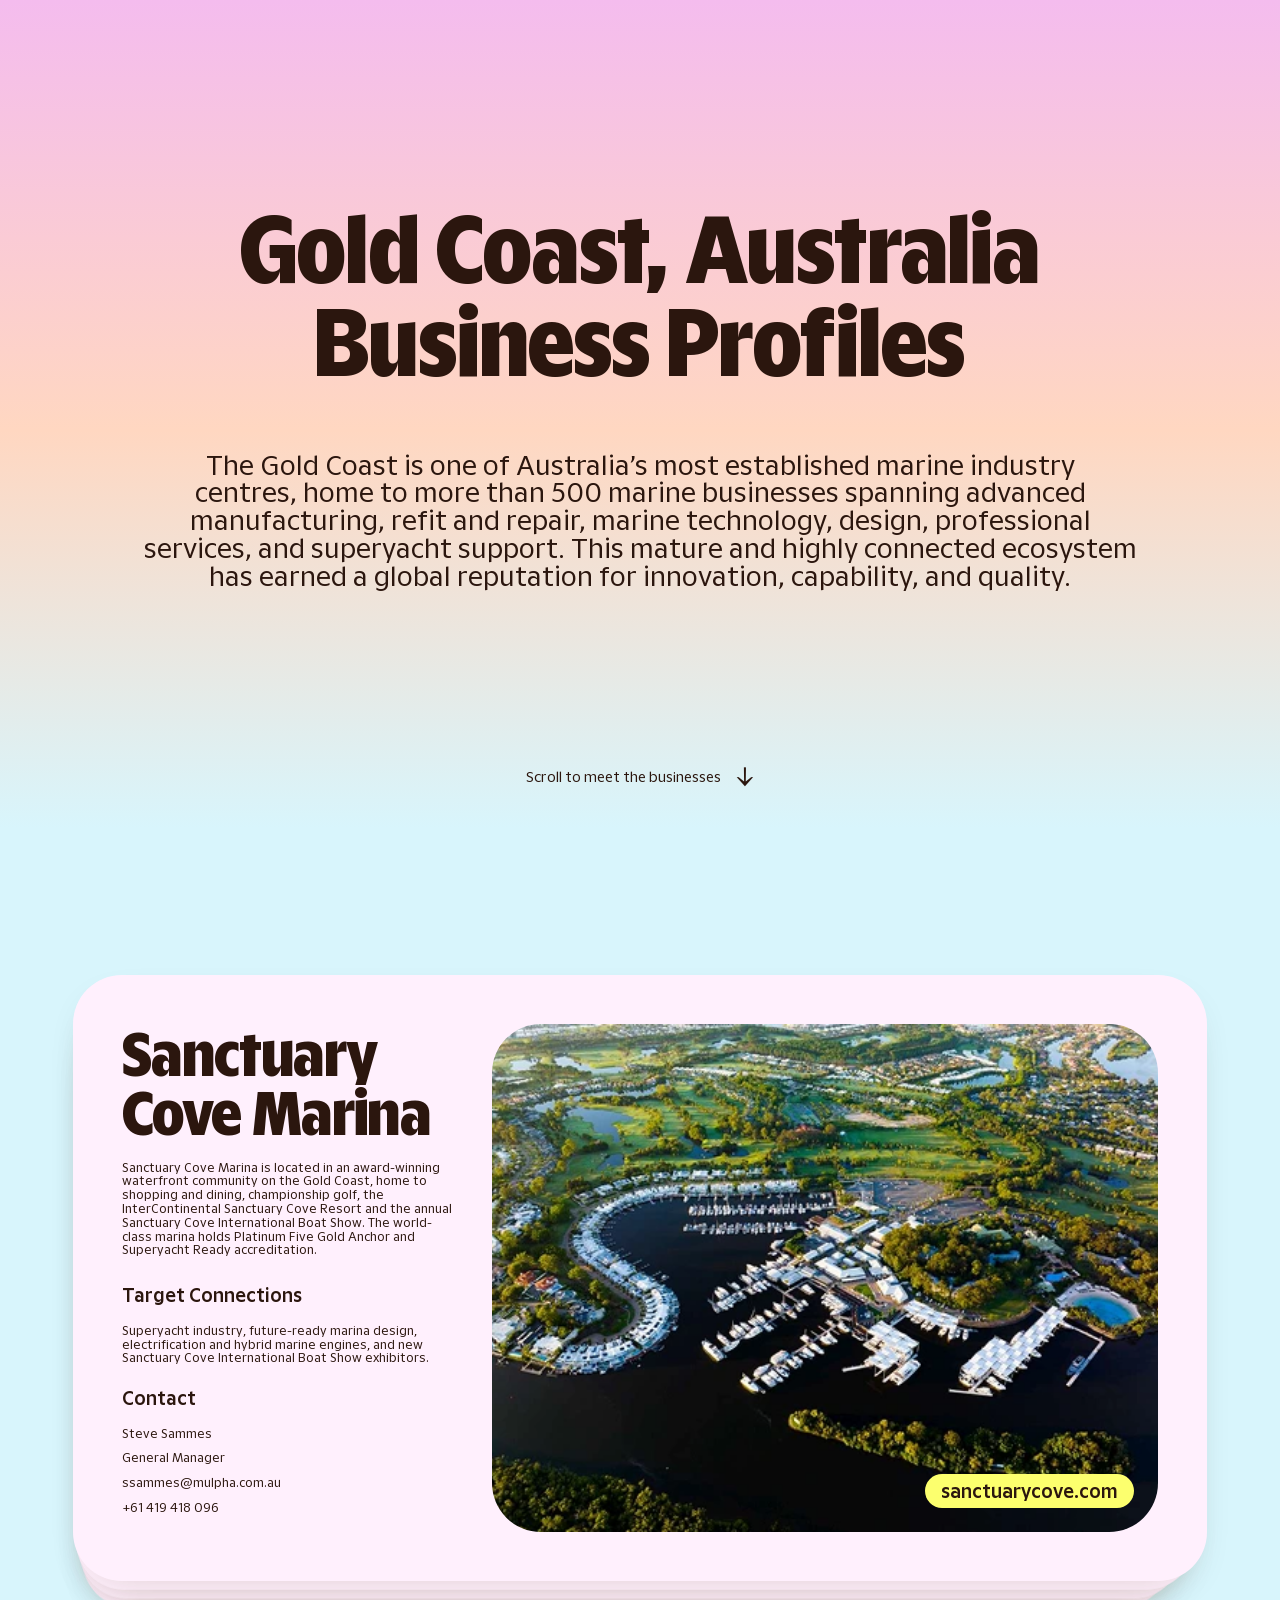
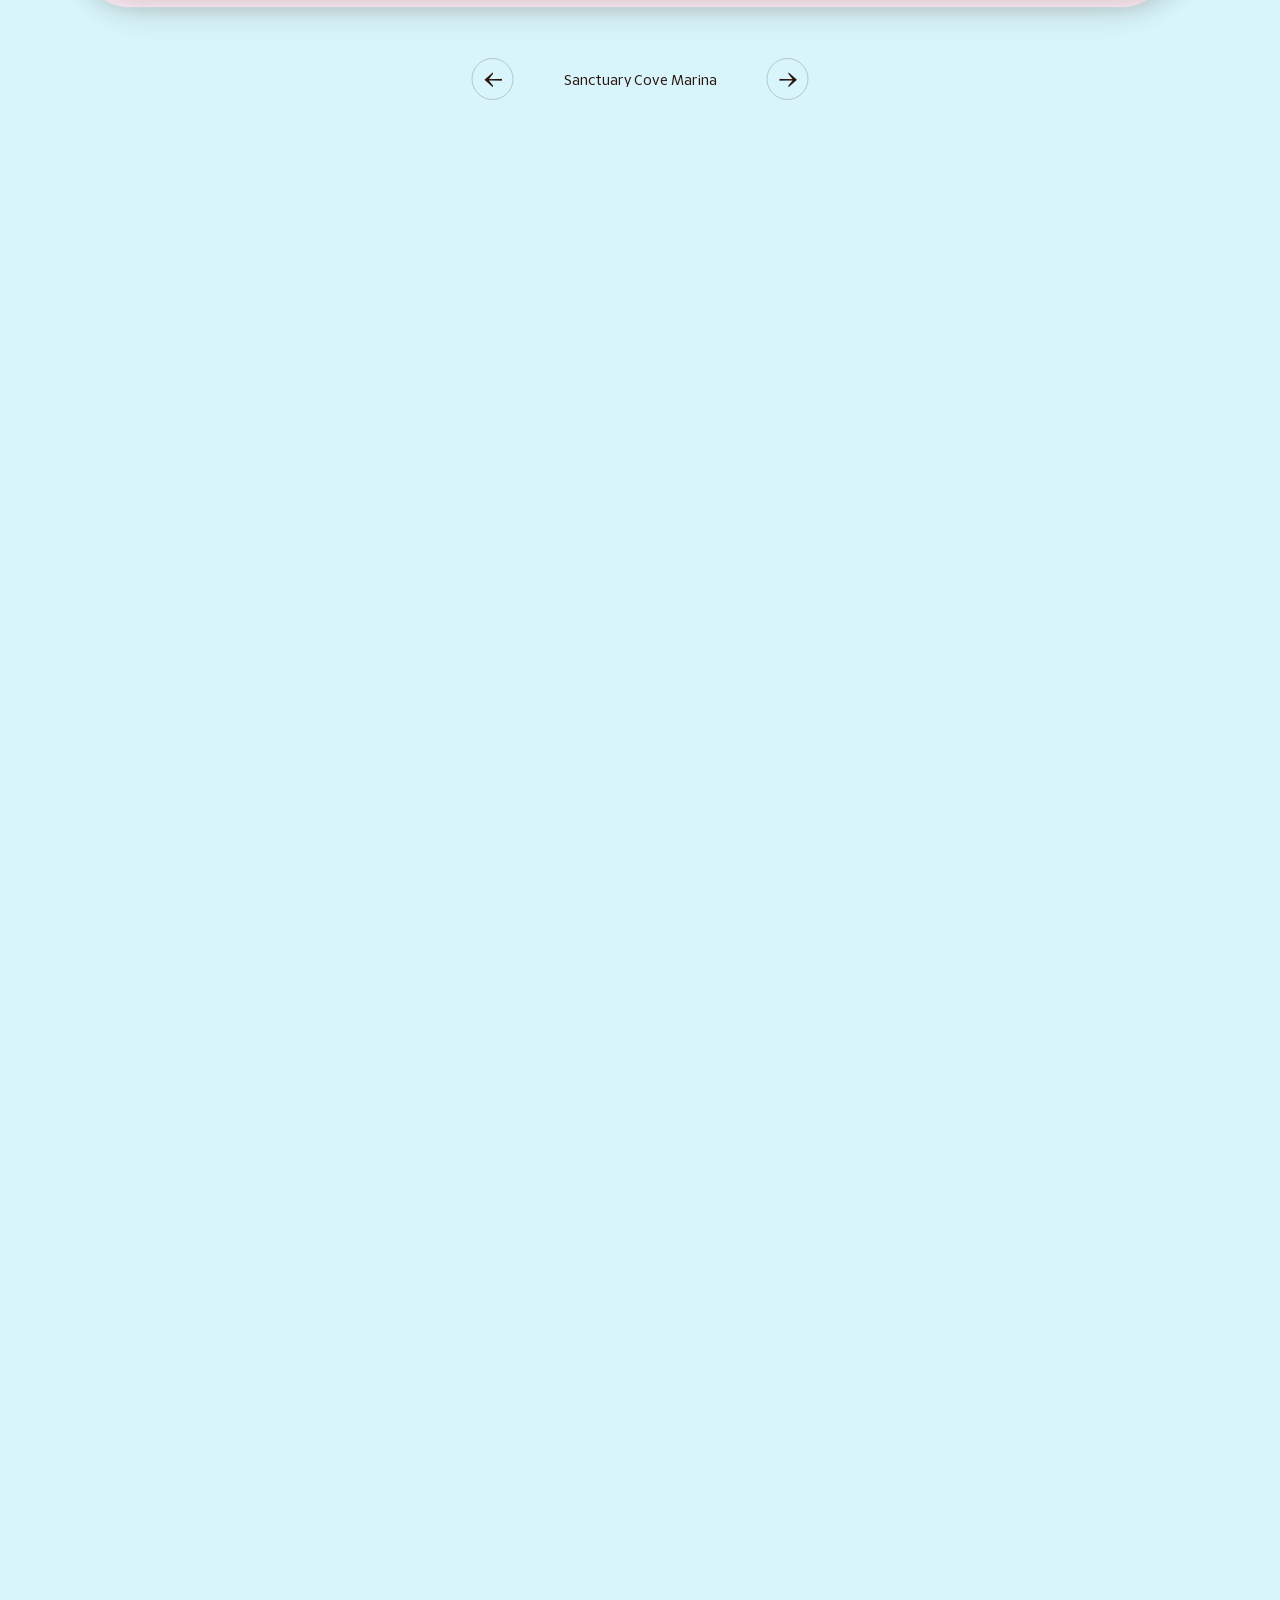
==== commit 0a045186: "Add files via upload" ====
--- a/index.html
+++ b/index.html
@@ -9,9 +9,9 @@
   <link rel="icon" href="assets/favicon.svg" type="image/svg+xml">
   <link rel="preload" href="assets/fonts/GoldCoasterDisplay-Black.ttf" as="font" type="font/ttf" crossorigin>
   <link rel="preload" href="assets/fonts/GoldCoasterText-Regular.ttf" as="font" type="font/ttf" crossorigin>
-  <link rel="stylesheet" href="styles.css?v=brandgc-v2">
-  <script src="site.js?v=brandgc-v2" defer></script>
-  <script src="cursor.js?v=brandgc-v2" defer></script>
+  <link rel="stylesheet" href="styles.css?v=brandgc-v3">
+  <script src="site.js?v=brandgc-v3" defer></script>
+  <script src="cursor.js?v=brandgc-v3" defer></script>
 </head>
 <body>
   <a class="skip-link" href="#resources">Skip to resources</a>
--- a/styles.css
+++ b/styles.css
@@ -73,6 +73,7 @@
 .deck-nav { display: none; }
 .card-stack { width: 100%; max-width: 1320px; margin: auto; display: grid; gap: 70px; container-type: inline-size; }
 .business-card {
+  --url-inset: 24px;
   position: relative;
   container-type: inline-size;
   width: 100%;
@@ -109,14 +110,13 @@
 .contact a:hover { text-decoration: underline; text-underline-offset: 3px; }
 .card-media { position: relative; min-width: 0; min-height: 0; border-radius: 4.72cqw; }
 .card-media > img, .card-media > video { display: block; width: 100%; height: 100%; object-fit: cover; border-radius: inherit; }
-.website-pill { position: absolute; bottom: 4.72cqw; right: 4.72cqw; padding: .71cqw 2.82cqw; border-radius: 100px; background: var(--yellow); color: var(--ink); font-size: 2.115cqw; line-height: 1.2; font-weight: 700; white-space: nowrap; transition: box-shadow .2s ease, background .2s ease; }
+.website-pill { position: absolute; bottom: var(--url-inset); right: var(--url-inset); padding: 6px 16px; border-radius: 100px; background: var(--yellow); color: var(--ink); font-size: clamp(14px, 1.45vw, 20px); line-height: 1.2; font-weight: 700; white-space: nowrap; transition: box-shadow .2s ease, background .2s ease; }
 .card-size-large .card-intro { gap: calc(1.4cqw * var(--copy-fit, 1)); }
 @media (min-width: 701px) {
   .card-size-large { grid-template-columns: 35.4% minmax(0, 1fr); gap: 3%; padding: 3.05% 3.485%; }
   .card-size-large .card-copy { padding-right: calc(2.4cqw * var(--copy-fit, 1)); }
   .card-size-large .card-copy p, .card-size-large .contact address { font-size: calc(1.25cqw * var(--copy-fit, 1)); }
   .card-size-large .card-copy h3 { font-size: calc(1.875cqw * var(--copy-fit, 1)); }
-  .card-size-large .website-pill { right: 2.5cqw; bottom: 2.5cqw; font-size: 2.342cqw; }
 }
 .website-pill:hover { background: #f3f95a; box-shadow: 0 4px 18px #4b2f081a; }
 .resources-panel { position: relative; min-height: 92svh; display: flex; flex-direction: column; justify-content: center; padding: clamp(44px, 6svh, 100px) var(--page-gutter); margin: 100px calc(-1 * var(--page-gutter)) -70px; background: linear-gradient(180deg, var(--sea) 0%, var(--peach) 50%, var(--sunset) 100%); }
@@ -156,7 +156,7 @@
   .scroll-cue { bottom: 40px; }
   .deck-pin { padding-top: 40px; padding-bottom: 40px; }
   .card-stack { gap: 54px; }
-  .business-card { display: flex; flex-direction: column; aspect-ratio: auto; padding: 16px; gap: 0; border-radius: 32px; }
+  .business-card { --url-inset: 12px; display: flex; flex-direction: column; aspect-ratio: auto; padding: 16px; gap: 0; border-radius: 32px; }
   .card-copy { padding: 23px 20px; gap: 16px; flex: 1; }
   .card-intro { gap: 12px; }
   .card-title { width: 100%; }
@@ -167,7 +167,7 @@
   .card-copy h3 { font-size: 16px; margin-bottom: 8px; }
   .contact address { gap: 7px; }
   .card-media { height: 210px; flex: 0 0 auto; border-radius: 25px; }
-  .website-pill { font-size: 15px; right: 14px; bottom: 14px; padding: 7px 17px; }
+  .website-pill { font-size: 13px; padding: 6px 12px; }
   .resources-panel { padding: 56px 24px 28px; margin-top: 60px; margin-bottom: -40px; }
   .closing-copy { font-size: 20px; line-height: 1.1; }
   .resource-actions { flex-direction: column; gap: 14px; margin: 0 auto; }
@@ -212,7 +212,6 @@
 .mobile-carousel .card-copy h3 { font-size: calc(15px * var(--copy-fit, 1)); margin-bottom: calc(7px * var(--copy-fit, 1)); }
 .mobile-carousel .contact address { gap: calc(6px * var(--copy-fit, 1)); }
 .mobile-carousel .card-media { height: clamp(112px, 22svh, 186px); }
-.mobile-carousel .website-pill { font-size: 14px; padding: 7px 14px; }
 .mobile-carousel .deck-nav { display: flex; position: absolute; bottom: 20px; left: 50%; transform: translateX(-50%); gap: 14px; align-items: center; z-index: 3; }
 .mobile-carousel .hero { min-height: 0; display: flex; flex-direction: column; justify-content: center; padding: 32px 24px 84px; overflow: hidden; }
 .mobile-carousel .hero-content { margin: auto; }
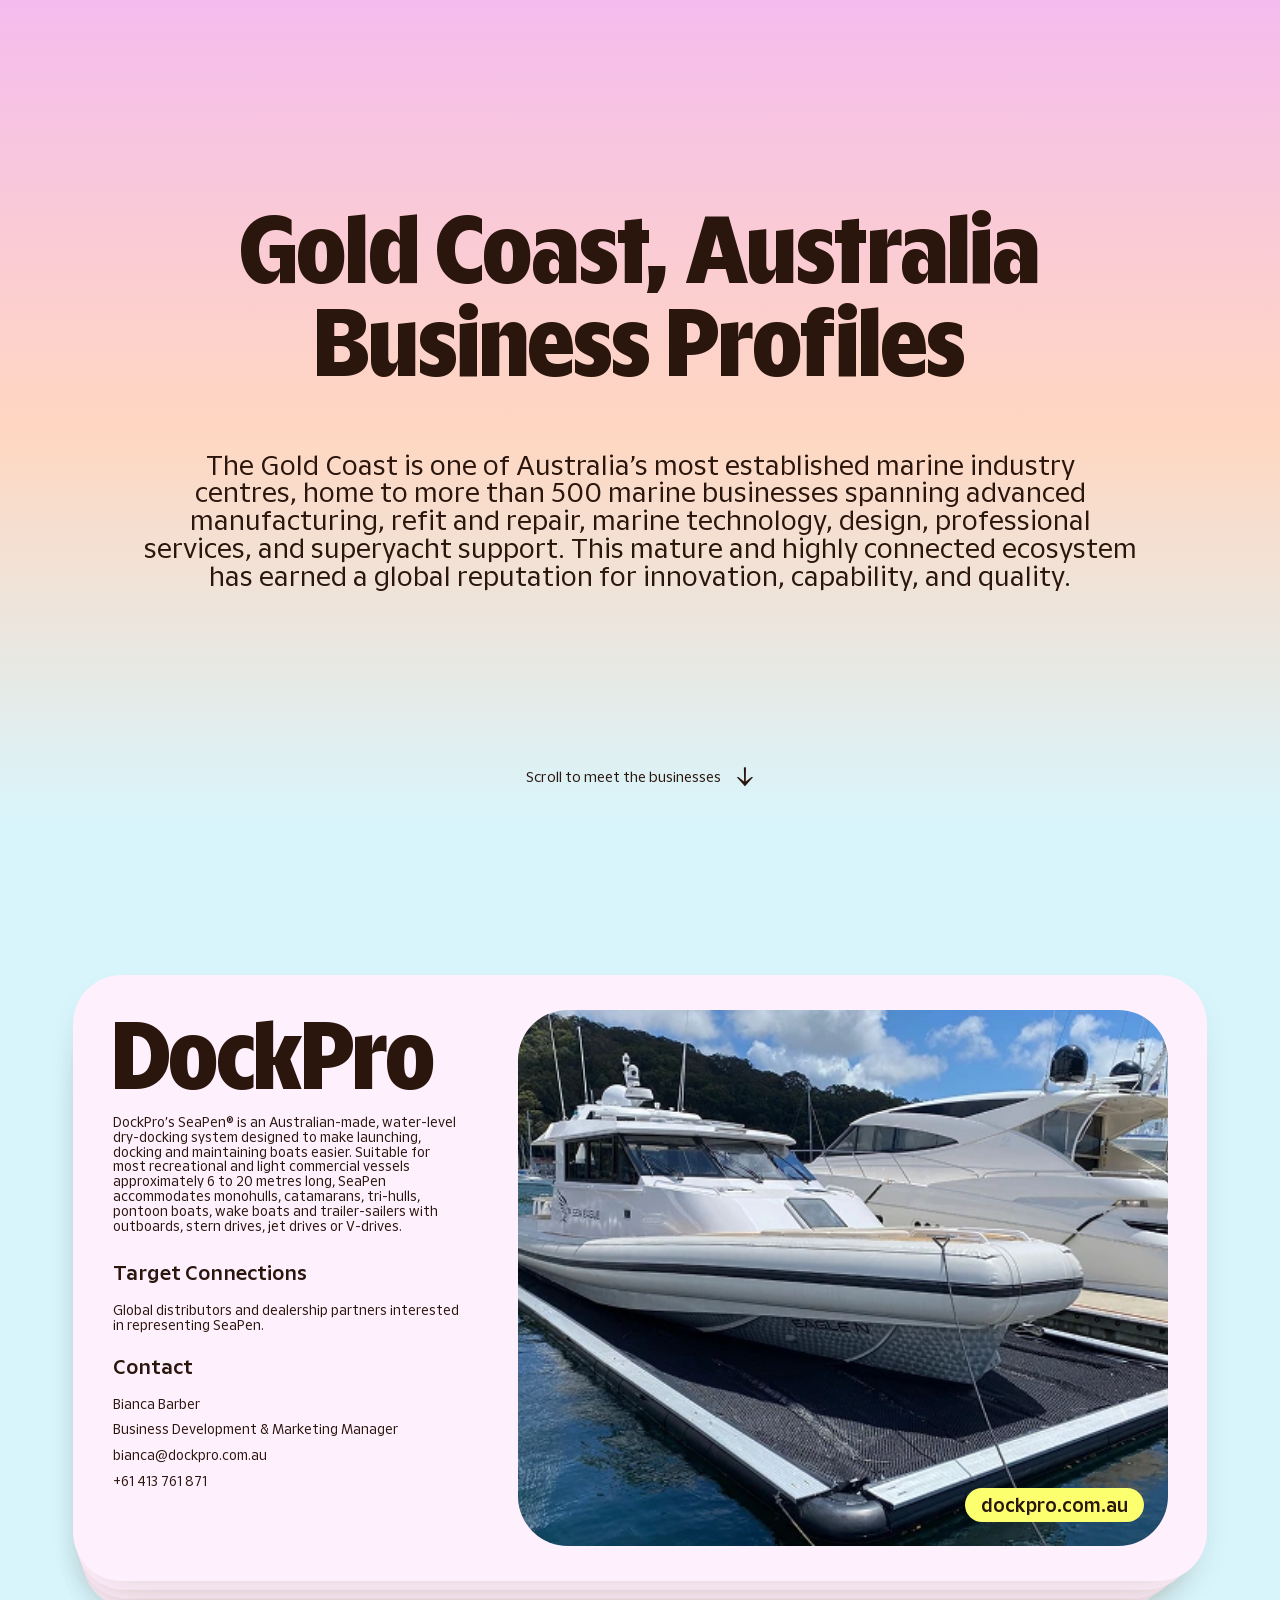
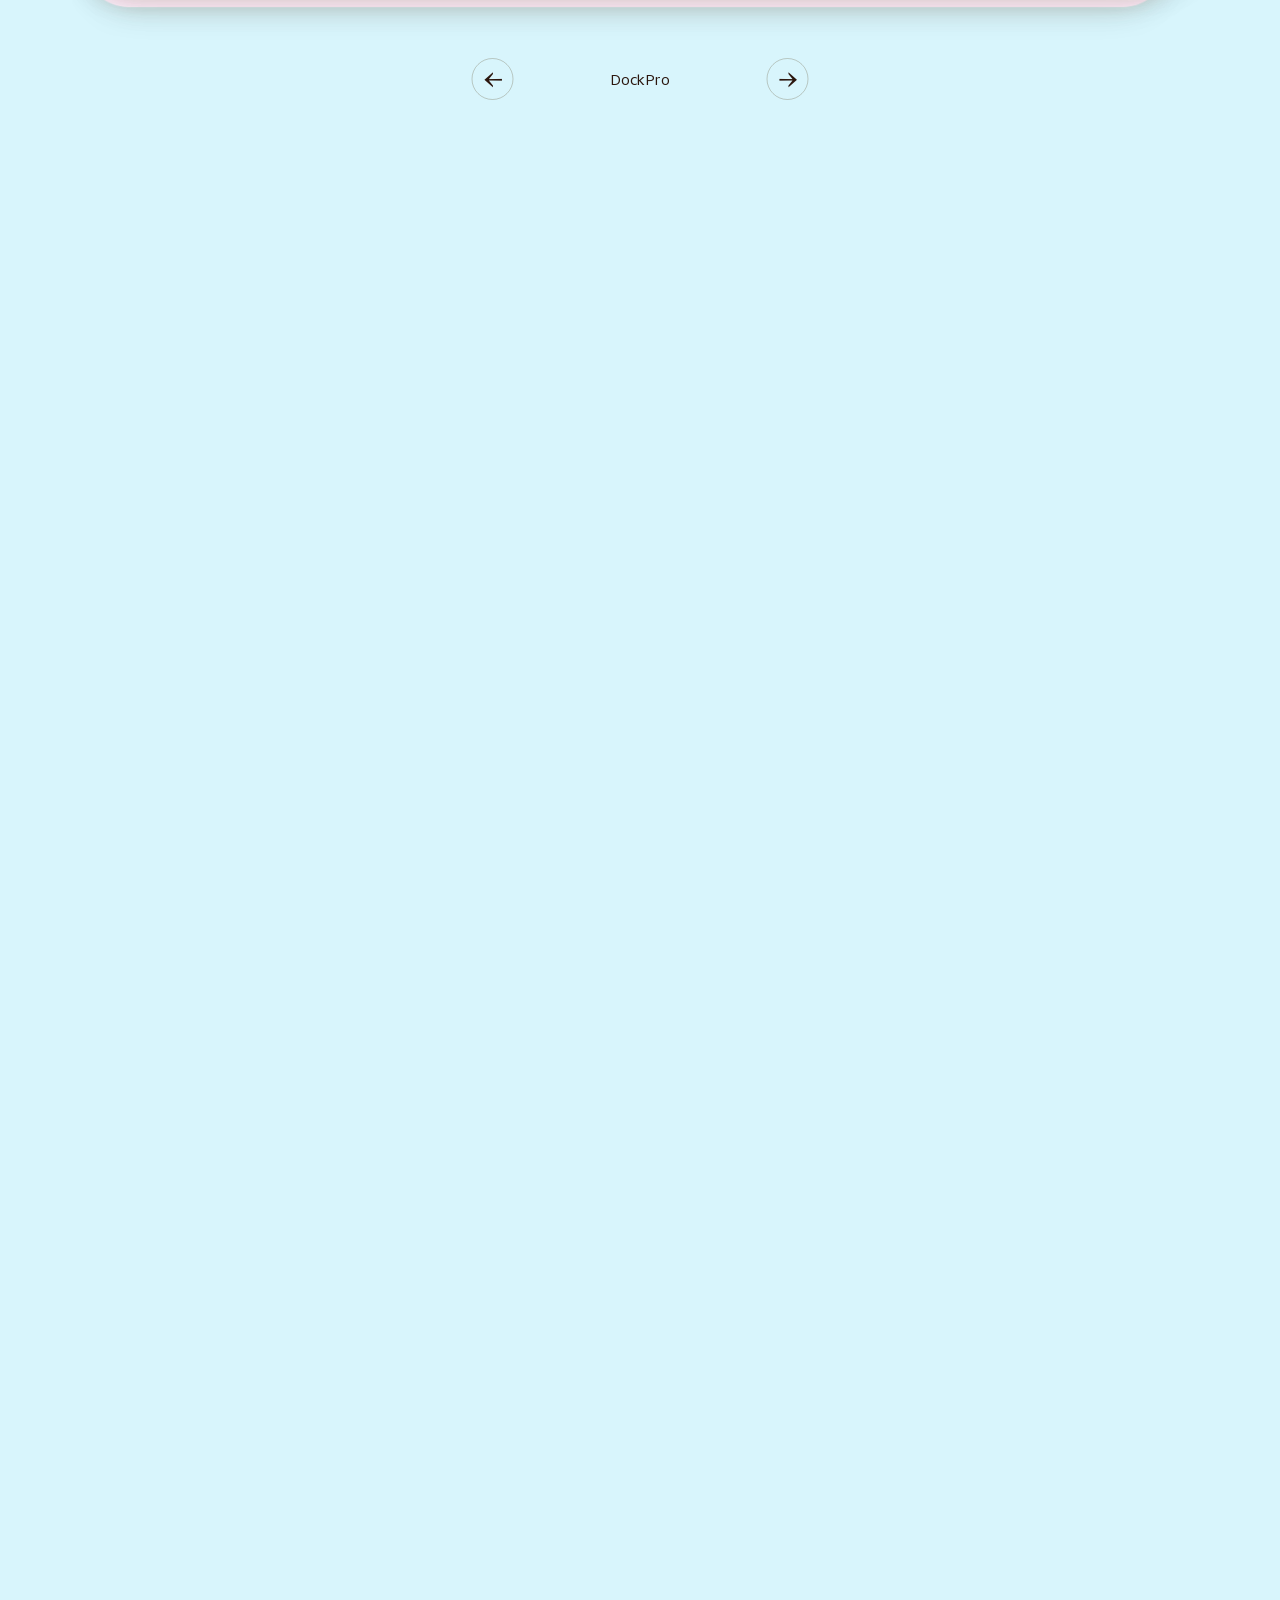
==== commit 6216af33: "Add files via upload" ====
--- a/index.html
+++ b/index.html
@@ -9,9 +9,9 @@
   <link rel="icon" href="assets/favicon.svg" type="image/svg+xml">
   <link rel="preload" href="assets/fonts/GoldCoasterDisplay-Black.ttf" as="font" type="font/ttf" crossorigin>
   <link rel="preload" href="assets/fonts/GoldCoasterText-Regular.ttf" as="font" type="font/ttf" crossorigin>
-  <link rel="stylesheet" href="styles.css?v=brandgc-v3">
-  <script src="site.js?v=brandgc-v3" defer></script>
-  <script src="cursor.js?v=brandgc-v3" defer></script>
+  <link rel="stylesheet" href="styles.css?v=brandgc-v5">
+  <script src="site.js?v=brandgc-v5" defer></script>
+  <script src="cursor.js?v=brandgc-v5" defer></script>
 </head>
 <body>
   <a class="skip-link" href="#resources">Skip to resources</a>
@@ -127,7 +127,32 @@
           <a class="website-pill" href="https://sanctuarycove.com" target="_blank" rel="noopener noreferrer" aria-label="Visit Sanctuary Cove Marina website (opens in a new tab)">sanctuarycove.com</a>
         </div>
       </article>
-      <article class="business-card card-size-medium" id="rib-force" aria-labelledby="rib-force-title" data-index="4" data-name="Rib Force Inflatables">
+      <article class="business-card card-size-medium" id="southern-seas" aria-labelledby="southern-seas-title" data-index="4" data-name="Southern Seas Marine">
+        <div class="card-copy">
+          <div class="card-intro">
+            <h2 class="card-title medium" id="southern-seas-title">Southern Seas<br>Marine</h2>
+            <p class="description">Southern Seas Marine, based at Gold Coast City Marina, is a trusted distributor of quality marine products across Australia. We supply leading brands in safety, propulsion, power, marine electronics, audio, watermakers and essential hardware to boat owners, marine businesses and recreational and commercial operators. Our Australia-wide dealer network provides genuine products, expert advice and reliable after-sales support.</p>
+          </div>
+          <div class="connections">
+            <h3>Target Connections</h3>
+            <p>Manufacturers and suppliers of crane and davit systems, marine electronics, and deck and engine components.</p>
+          </div>
+          <div class="contact">
+            <h3>Contact</h3>
+            <address>
+              <span>Kenneth Thompson</span>
+              <span>Business Development Manager</span>
+              <a href="mailto:kenneth@southernseasmarine.com.au">kenneth@southernseasmarine.com.au</a>
+              <a href="tel:+61423798320">+61 423 798 320</a>
+            </address>
+          </div>
+        </div>
+        <div class="card-media">
+          <img src="assets/images/southern-seas.webp" alt="A sailor working on a yacht under sail." width="507" height="353" decoding="async" fetchpriority="auto">
+          <a class="website-pill" href="https://southernseasmarine.com.au" target="_blank" rel="noopener noreferrer" aria-label="Visit Southern Seas Marine website (opens in a new tab)">southernseasmarine.com.au</a>
+        </div>
+      </article>
+      <article class="business-card card-size-medium" id="rib-force" aria-labelledby="rib-force-title" data-index="5" data-name="Rib Force Inflatables">
         <div class="card-copy">
           <div class="card-intro">
             <h2 class="card-title medium" id="rib-force-title">Rib Force<br>Inflatables</h2>
@@ -152,7 +177,7 @@
           <a class="website-pill" href="https://ribforceinflatables.com.au" target="_blank" rel="noopener noreferrer" aria-label="Visit Rib Force Inflatables website (opens in a new tab)">ribforceinflatables.com.au</a>
         </div>
       </article>
-      <article class="business-card card-size-compact" id="marine-solutions" aria-labelledby="marine-solutions-title" data-index="5" data-name="Marine Solutions Australia">
+      <article class="business-card card-size-compact" id="marine-solutions" aria-labelledby="marine-solutions-title" data-index="6" data-name="Marine Solutions Australia">
         <div class="card-copy">
           <div class="card-intro">
             <h2 class="card-title compact" id="marine-solutions-title">Marine Solutions<br>Australia</h2>
@@ -175,31 +200,6 @@
         <div class="card-media">
           <img src="assets/images/marine-solutions.webp" alt="Marine service vehicles alongside a yacht in a shipyard." width="507" height="353" decoding="async" fetchpriority="auto">
           <a class="website-pill" href="https://marinesolutions.au" target="_blank" rel="noopener noreferrer" aria-label="Visit Marine Solutions Australia website (opens in a new tab)">marinesolutions.au</a>
-        </div>
-      </article>
-      <article class="business-card card-size-medium" id="southern-seas" aria-labelledby="southern-seas-title" data-index="6" data-name="Southern Seas Marine">
-        <div class="card-copy">
-          <div class="card-intro">
-            <h2 class="card-title medium" id="southern-seas-title">Southern Seas<br>Marine</h2>
-            <p class="description">Southern Seas Marine, based at Gold Coast City Marina, is a trusted distributor of quality marine products across Australia. We supply leading brands in safety, propulsion, power, marine electronics, audio, watermakers and essential hardware to boat owners, marine businesses and recreational and commercial operators. Our Australia-wide dealer network provides genuine products, expert advice and reliable after-sales support.</p>
-          </div>
-          <div class="connections">
-            <h3>Target Connections</h3>
-            <p>Manufacturers and suppliers of crane and davit systems, marine electronics, and deck and engine components.</p>
-          </div>
-          <div class="contact">
-            <h3>Contact</h3>
-            <address>
-              <span>Kenneth Thompson</span>
-              <span>Business Development Manager</span>
-              <a href="mailto:kenneth@southernseasmarine.com.au">kenneth@southernseasmarine.com.au</a>
-              <a href="tel:+61423798320">+61 423 798 320</a>
-            </address>
-          </div>
-        </div>
-        <div class="card-media">
-          <img src="assets/images/southern-seas.webp" alt="A sailor working on a yacht under sail." width="507" height="353" decoding="async" fetchpriority="auto">
-          <a class="website-pill" href="https://southernseasmarine.com.au" target="_blank" rel="noopener noreferrer" aria-label="Visit Southern Seas Marine website (opens in a new tab)">southernseasmarine.com.au</a>
         </div>
       </article>
       <article class="business-card card-size-medium" id="adit-marine" aria-labelledby="adit-marine-title" data-index="7" data-name="Adit Marine">
@@ -235,17 +235,35 @@
         </nav>
         <section class="resources-panel" id="resources" aria-labelledby="resources-title">
           <div class="resources-content">
-            <p class="closing-copy">The businesses featured in this delegation represent the depth and diversity of the Gold Coast marine sector and are attending Metstrade 2026 to build international partnerships, explore new commercial opportunities, and strengthen connections across the global marine industry. We invite you to connect with our delegation and discover how the Gold Coast’s world-class expertise, infrastructure, and collaborative industry network can support your business and investment objectives.</p>
+            <div class="resources-overview">
+              <div class="delegation-info">
+                <address class="delegation-contact">
+                  <strong>Delegation Leader: <span class="leader-name">Andrew Hutchinson</span></strong>
+                  <span>Investment Attraction Advisor (Marine)<br>Invest Gold Coast</span>
+                  <a href="mailto:ahutchinson@investgoldcoast.com">ahutchinson@investgoldcoast.com</a>
+                  <a href="tel:+61435624360">+61 435 624 360</a>
+                </address>
+                <div class="delegation-location">
+                  <a class="delegation-event" href="https://www.metstrade.com/" target="_blank" rel="noopener noreferrer">www.metstrade.com</a>
+                  <p class="delegation-venue">Stand 03.233 - Hall 3,<br>RAI Amsterdam Convention Centre,<br>Amsterdam, Netherlands</p>
+                </div>
+              </div>
+              <div class="delegation-copy">
+                <p class="regional-copy">The Gold Coast is one of Australia’s most established marine industry centres, home to more than 500 marine businesses spanning advanced manufacturing, refit and repair, marine technology, design, professional services, and superyacht support. This mature and highly connected ecosystem has earned a global reputation for innovation, capability, and quality.</p>
+                <p class="closing-copy">The businesses featured in this delegation represent the depth and diversity of the Gold Coast marine sector and are attending Metstrade 2026 to build international partnerships, explore new commercial opportunities, and strengthen connections across the global marine industry. We invite you to connect with our delegation and discover how the Gold Coast’s world-class expertise, infrastructure, and collaborative industry network can support your business and investment objectives.</p>
+                <p class="mobile-footer-copy">The Gold Coast is home to more than 500 marine businesses. Connect with our Metstrade 2026 delegation to build international partnerships, explore new opportunities and discover our world-class marine expertise.</p>
+              </div>
+            </div>
             <div class="resources-row">
               <h2 class="resources-heading" id="resources-title">Resources <span aria-hidden="true">→</span></h2>
               <nav class="resource-actions" aria-label="Resources">
-                <a class="resource-placeholder" aria-disabled="true">PDF version</a>
+                <a href="assets/documents/IGC-Metstrade26-MarineBusinessProfiles.pdf" type="application/pdf" target="_blank" rel="noopener noreferrer">PDF version</a>
                 <a href="map.html">Metstrade Delegate Map</a>
-                <a class="resource-placeholder" aria-disabled="true">Invest Gold Coast</a>
+                <a href="https://www.investgoldcoast.com/" target="_blank" rel="noopener noreferrer">Invest Gold Coast</a>
               </nav>
             </div>
           </div>
-          <div class="footer-meta"><span>Invest Gold Coast</span><span>Metstrade 2026</span></div>
+          <div class="footer-meta"><a href="https://www.investgoldcoast.com/" target="_blank" rel="noopener noreferrer">Invest Gold Coast</a><a href="https://www.metstrade.com/" target="_blank" rel="noopener noreferrer">Metstrade 2026</a></div>
         </section>
         <p class="sr-only" id="deck-announcement" aria-live="polite" aria-atomic="true"></p>
       </div>
--- a/styles.css
+++ b/styles.css
@@ -120,16 +120,26 @@
 }
 .website-pill:hover { background: #f3f95a; box-shadow: 0 4px 18px #4b2f081a; }
 .resources-panel { position: relative; min-height: 92svh; display: flex; flex-direction: column; justify-content: center; padding: clamp(44px, 6svh, 100px) var(--page-gutter); margin: 100px calc(-1 * var(--page-gutter)) -70px; background: linear-gradient(180deg, var(--sea) 0%, var(--peach) 50%, var(--sunset) 100%); }
-.resources-content { width: 100%; display: flex; flex-direction: column; gap: clamp(40px, 8.5svh, 76px); }
+.resources-content { width: 100%; max-width: 940px; margin: 0 auto 60px; display: flex; flex-direction: column; gap: clamp(36px, 6.7svh, 60px); }
+.resources-overview { display: grid; grid-template-columns: 260px minmax(0, 1fr); gap: 48px; }
+.delegation-info { display: flex; flex-direction: column; justify-content: space-between; gap: 28px; font-size: clamp(12px, .91vw, 14px); line-height: 1.16; }
+.delegation-contact { display: flex; flex-direction: column; gap: 8px; font-style: normal; }
+.leader-name { display: block; }
+.delegation-contact a { width: fit-content; max-width: 100%; overflow-wrap: anywhere; }
+.delegation-contact a:hover, .footer-meta a:hover { text-decoration: underline; text-underline-offset: 3px; }
+.delegation-location { display: flex; flex: 1; flex-direction: column; justify-content: space-between; gap: 28px; }
+.delegation-event { width: fit-content; font-weight: 700; text-decoration: underline; text-underline-offset: 2px; }
+.delegation-venue { font-weight: 700; }
+.delegation-copy { display: flex; flex-direction: column; gap: 20px; font-size: clamp(15px, 1.17vw, 18px); line-height: 1.2; }
+.delegation-copy p { margin: 0; text-align: left; }
+.delegation-copy .mobile-footer-copy { display: none; }
 .resources-row { display: flex; flex-wrap: wrap; align-items: center; justify-content: center; gap: 28px; }
 .resources-heading { flex: 0 0 auto; font-family: GoldCoaster Display, Arial, sans-serif; font-weight: 900; font-size: clamp(30px, 2.59vw, 40px); line-height: 1; white-space: nowrap; }
 .resources-heading span { font-family: GoldCoaster Text, Arial, sans-serif; font-weight: 700; }
 .footer-meta { position: absolute; left: 24px; right: 24px; bottom: clamp(28px, 7svh, 62px); display: flex; justify-content: center; gap: 36px; font-size: clamp(14px, 1.037vw, 16px); line-height: 1.2; }
-.closing-copy { max-width: 1120px; margin: 0 auto; text-align: center; font-size: clamp(20px, 2.075vw, 32px); line-height: 1.05; text-wrap: balance; }
 .resource-actions { display: flex; flex-wrap: wrap; align-items: center; justify-content: center; flex: 0 0 auto; gap: 14px; margin: 0; }
 .resource-actions a { display: inline-flex; align-items: center; justify-content: center; padding: 8px 16px; border-radius: 100px; background: var(--yellow); color: var(--ink); font-family: GoldCoaster Text, Arial, sans-serif; font-weight: 700; font-size: clamp(16px, 1.3vw, 20px); line-height: 1.2; text-align: center; }
 .resource-actions a[href]:hover { background: #f3f95a; box-shadow: 0 4px 18px #4b2f081a; }
-.resource-placeholder { cursor: default; }
 
 /* Scroll enhancement. The unenhanced page remains an ordinary, readable list. */
 .has-deck-motion .deck { height: var(--deck-height); }
@@ -143,7 +153,6 @@
 .arrow-button:disabled { opacity: .3; }
 .has-deck-motion .resources-panel { position: absolute; inset: 0; min-height: 0; height: 100%; padding-top: clamp(44px, 6svh, 100px); margin: 0; z-index: 0; }
 .resources-panel:focus { outline: none; }
-.has-deck-motion .resources-panel .closing-copy { max-width: min(1120px, 85%); font-size: clamp(20px, 2.075vw, 32px); }
 
 @media (min-width: 701px) and (max-aspect-ratio: 4/3) {
   .has-deck-motion .card-stack { aspect-ratio: auto; height: min(620px, calc(100% - 180px)); max-height: none; }
@@ -169,7 +178,6 @@
   .card-media { height: 210px; flex: 0 0 auto; border-radius: 25px; }
   .website-pill { font-size: 13px; padding: 6px 12px; }
   .resources-panel { padding: 56px 24px 28px; margin-top: 60px; margin-bottom: -40px; }
-  .closing-copy { font-size: 20px; line-height: 1.1; }
   .resource-actions { flex-direction: column; gap: 14px; margin: 0 auto; }
   .has-deck-motion .card-stack { width: calc(100% - 32px); height: calc(100% - 134px); max-height: none; aspect-ratio: auto; }
   .has-deck-motion .card-copy { padding: 22px 20px 18px; gap: 12px; }
@@ -184,7 +192,6 @@
   .deck-nav > p { min-width: 185px; font-size: 12px; }
   .arrow-button { width: 36px; height: 36px; font-size: 22px; }
   .has-deck-motion .resources-panel { padding: 38px 24px 28px; }
-  .has-deck-motion .resources-panel .closing-copy { max-width: none; font-size: 19px; line-height: 1.1; }
   .has-deck-motion .resource-actions { margin: 0 auto; }
 }
 @media (max-width: 700px) and (max-height: 760px) {
@@ -211,7 +218,9 @@
 .mobile-carousel .card-copy p, .mobile-carousel .contact address { font-size: calc(12px * var(--copy-fit, 1)); line-height: 1.1; }
 .mobile-carousel .card-copy h3 { font-size: calc(15px * var(--copy-fit, 1)); margin-bottom: calc(7px * var(--copy-fit, 1)); }
 .mobile-carousel .contact address { gap: calc(6px * var(--copy-fit, 1)); }
-.mobile-carousel .card-media { height: clamp(112px, 22svh, 186px); }
+.mobile-carousel .card-copy > .contact { margin-top: auto; }
+.mobile-carousel .card-media { height: var(--mobile-image-height, clamp(112px, 22svh, 186px)); }
+.mobile-carousel #safiery .card-media img { object-position: 50% 35%; }
 .mobile-carousel .deck-nav { display: flex; position: absolute; bottom: 20px; left: 50%; transform: translateX(-50%); gap: 14px; align-items: center; z-index: 3; }
 .mobile-carousel .hero { min-height: 0; display: flex; flex-direction: column; justify-content: center; padding: 32px 24px 84px; overflow: hidden; }
 .mobile-carousel .hero-content { margin: auto; }
@@ -219,22 +228,33 @@
 .mobile-carousel .hero-content > p { font-size: clamp(16px, 2.3svh, 20px); line-height: 1.1; margin-top: 30px; }
 .mobile-carousel .hero .scroll-cue { bottom: 34px; font-size: 13px; gap: 10px; }
 .mobile-carousel .resources-panel { min-height: 0; margin: 0; padding: 28px 24px 66px; overflow: hidden; }
-.mobile-carousel .resources-content { gap: 48px; }
-.mobile-carousel .resources-row { flex-direction: column; gap: 22px; }
-.mobile-carousel .resources-heading { font-size: 26px; }
+.mobile-carousel .resources-content { gap: 26px; margin: 0 auto; }
+.mobile-carousel .resources-overview { grid-template-columns: minmax(0, 1fr); gap: 20px; }
+.mobile-carousel .delegation-info { display: contents; font-size: 13px; }
+.mobile-carousel .delegation-contact { order: 3; gap: 6px; font-size: 13px; line-height: 1.16; }
+.mobile-carousel .leader-name { display: inline; }
+.mobile-carousel .delegation-location { order: 1; display: flex; flex-direction: column; gap: 8px; font-size: 13px; line-height: 1.16; }
+.mobile-carousel .delegation-copy { order: 2; font-size: 14px; line-height: 1.2; }
+.mobile-carousel .delegation-copy .regional-copy, .mobile-carousel .delegation-copy .closing-copy { display: none; }
+.mobile-carousel .delegation-copy .mobile-footer-copy { display: block; }
+.mobile-carousel .resources-row { flex-direction: column; gap: 16px; }
+.mobile-carousel .resources-heading { font-size: 24px; }
 .mobile-carousel .footer-meta { bottom: 24px; gap: 22px; font-size: 12px; }
-.mobile-carousel .closing-copy { max-width: none; font-size: clamp(14px, 2.05svh, 19px); line-height: 1.16; }
-.mobile-carousel .resource-actions { flex-direction: column; gap: 18px; margin: 0; padding-top: 0; }
+.mobile-carousel .resource-actions { flex-direction: column; gap: 12px; margin: 0; padding-top: 0; }
 .mobile-carousel .resource-actions a { max-width: 100%; font-size: 13px; padding: 7px 14px; }
 @media (max-height: 760px) {
   .mobile-carousel .resources-panel { padding: 22px 22px 58px; }
-  .mobile-carousel .resources-content { gap: 36px; }
-  .mobile-carousel .resources-row { gap: 20px; }
+  .mobile-carousel .resources-content { gap: 24px; }
+  .mobile-carousel .resources-overview { gap: 16px; }
+  .mobile-carousel .delegation-info { font-size: 12px; }
+  .mobile-carousel .delegation-contact { gap: 5px; font-size: 12px; }
+  .mobile-carousel .delegation-location { font-size: 12px; }
+  .mobile-carousel .delegation-copy { font-size: 13px; }
+  .mobile-carousel .resources-row { gap: 14px; }
   .mobile-carousel .resources-heading { font-size: 24px; }
-  .mobile-carousel .resource-actions { gap: 16px; }
+  .mobile-carousel .resource-actions { gap: 10px; }
   .mobile-carousel .resource-actions a { font-size: 13px; padding: 6px 14px; }
   .mobile-carousel .footer-meta { bottom: 20px; }
-  .mobile-carousel .card-media { height: 112px; }
   .mobile-carousel .card-copy { padding: 0 0 calc(12px * var(--copy-fit, 1)); gap: calc(10px * var(--copy-fit, 1)); }
   .mobile-carousel .card-title.large { font-size: calc(46px * var(--copy-fit, 1)); }
   .mobile-carousel .card-title.medium { font-size: calc(32px * var(--copy-fit, 1)); }
@@ -246,12 +266,16 @@
   .mobile-carousel .hero h1 { font-size: clamp(25px, 8.3vw, 28px); }
   .mobile-carousel .hero-content > p { font-size: 14px; line-height: 1.12; margin-top: 22px; }
   .mobile-carousel .hero .scroll-cue { bottom: 24px; font-size: 12px; }
-  .mobile-carousel .resources-panel { padding: 18px 20px 50px; }
-  .mobile-carousel .resources-content { gap: 26px; }
-  .mobile-carousel .closing-copy { font-size: 12px; line-height: 1.15; }
-  .mobile-carousel .resources-row { gap: 16px; }
+  .mobile-carousel .resources-panel { padding: 12px 20px 42px; }
+  .mobile-carousel .resources-content { gap: 14px; }
+  .mobile-carousel .resources-overview { gap: 10px; }
+  .mobile-carousel .delegation-info { font-size: 11px; gap: 10px; }
+  .mobile-carousel .delegation-contact { gap: 4px; font-size: 11px; }
+  .mobile-carousel .delegation-location { font-size: 11px; gap: 6px; }
+  .mobile-carousel .delegation-copy { font-size: 12px; line-height: 1.15; }
+  .mobile-carousel .resources-row { gap: 12px; }
   .mobile-carousel .resources-heading { font-size: 22px; }
-  .mobile-carousel .resource-actions { gap: 12px; }
+  .mobile-carousel .resource-actions { gap: 8px; }
   .mobile-carousel .resource-actions a { font-size: 12px; padding: 6px 12px; }
   .mobile-carousel .footer-meta { bottom: 18px; font-size: 10px; gap: 18px; }
 }
